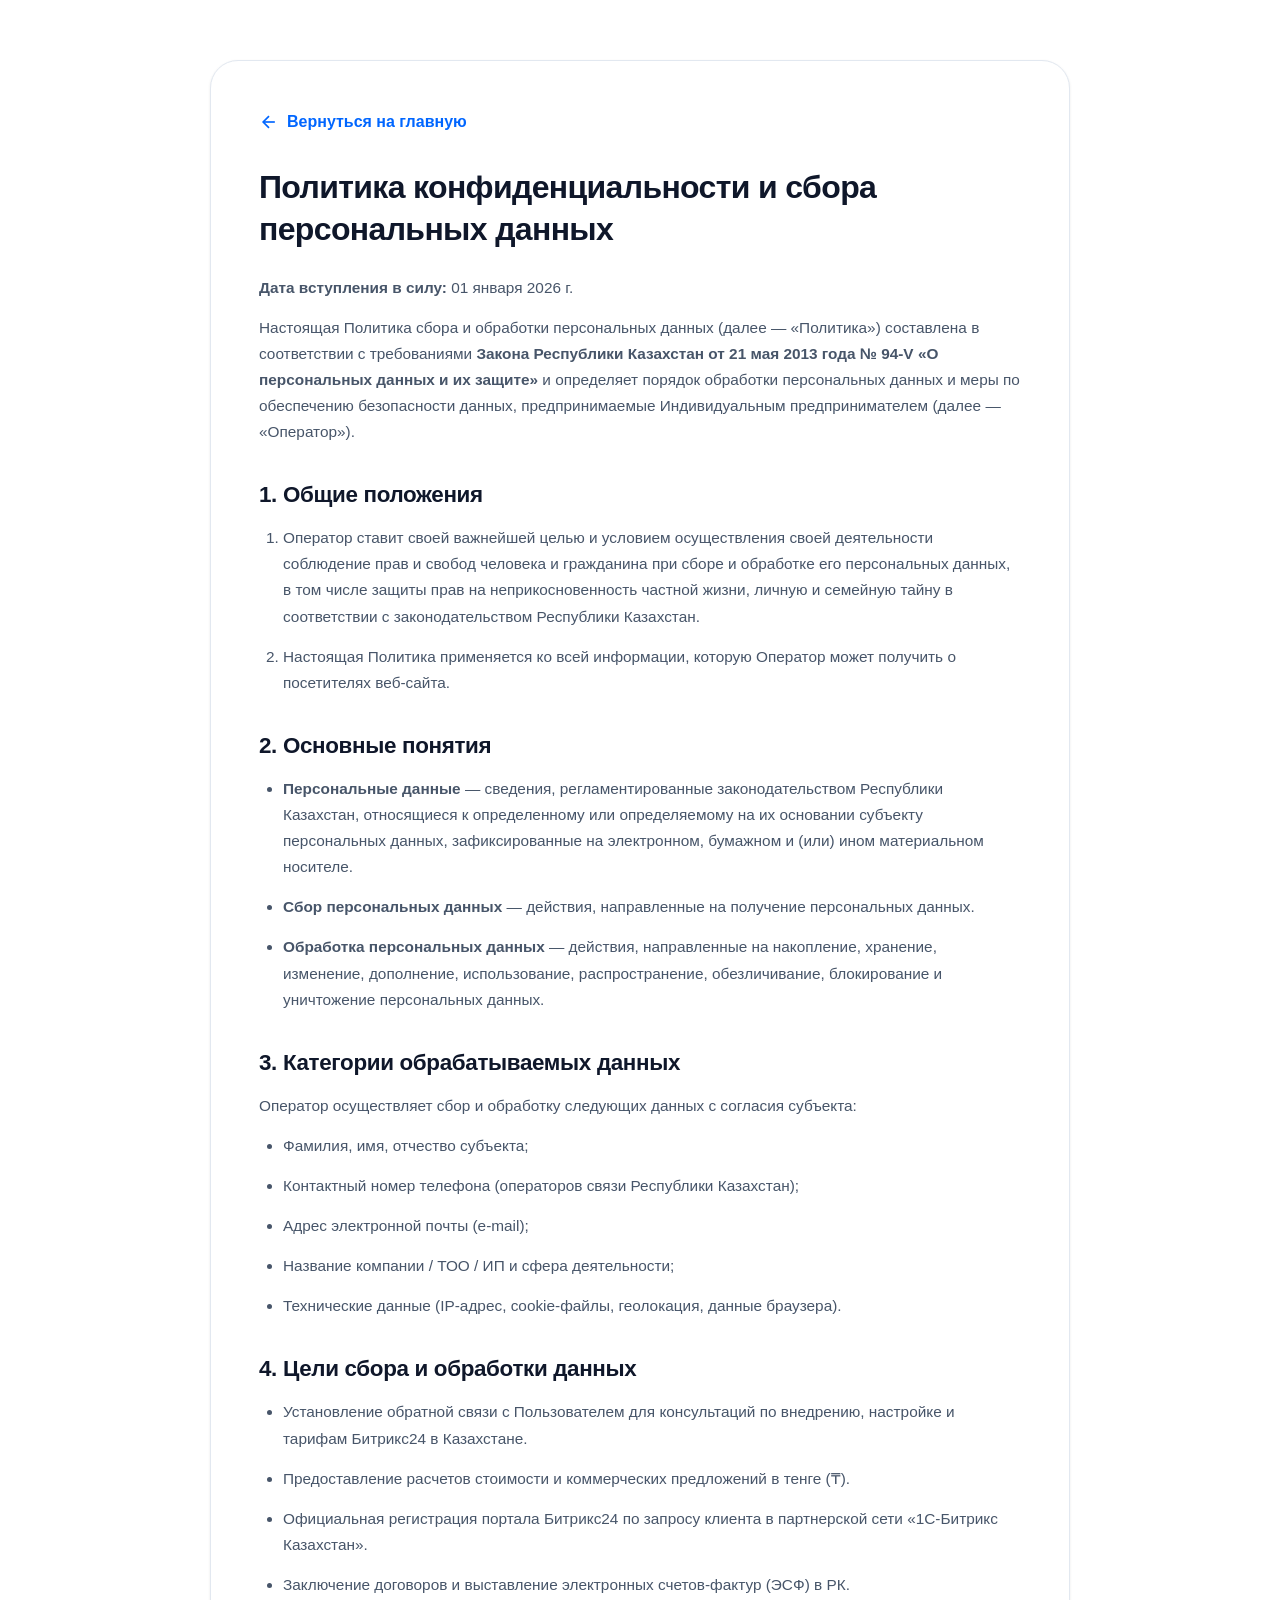
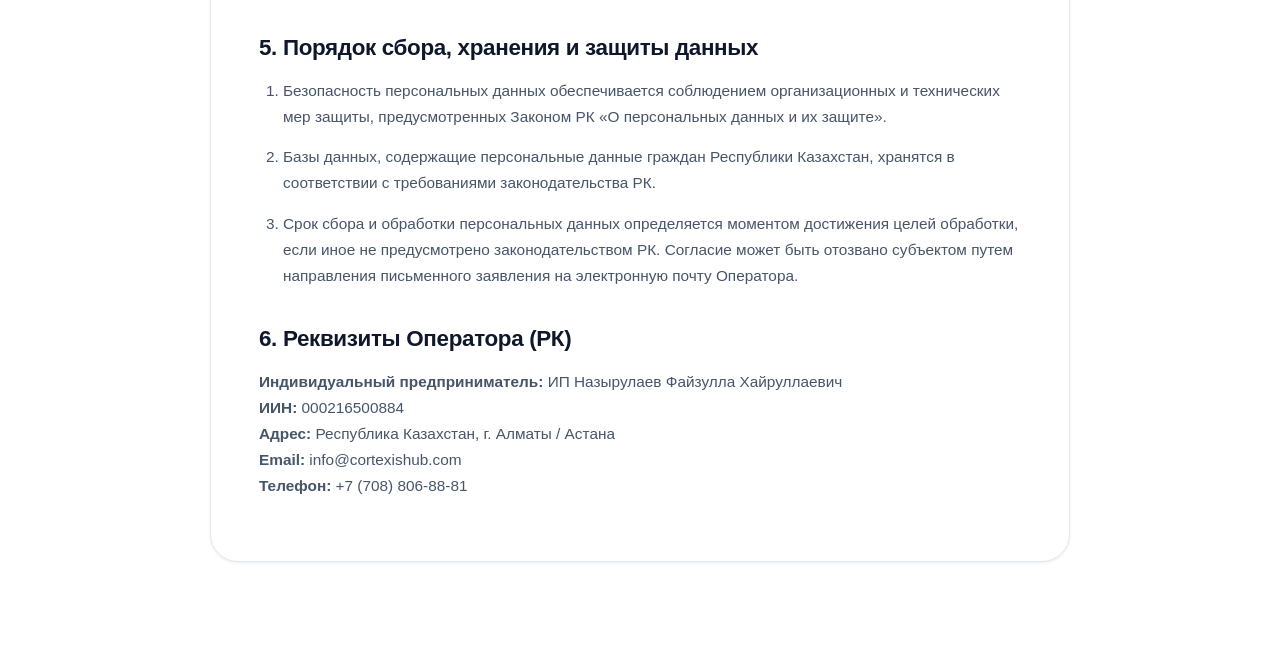
==== privacy.html @ 3b670702 "Initial commit of Cortexis Hub partner website" ====
<!DOCTYPE html>
<html lang="ru">
<head>
  <meta charset="UTF-8">
  <meta name="viewport" content="width=device-width, initial-scale=1.0">
  <title>Политика конфиденциальности и сбора персональных данных (Закон РК № 94-V)</title>
  <link rel="stylesheet" href="styles.css">
  <style>
    .legal-page {
      padding: 60px 0 100px 0;
      background: var(--white);
    }
    .legal-content {
      max-width: 860px;
      margin: 0 auto;
      background: var(--white);
      padding: 48px;
      border: 1px solid var(--gray-200);
      border-radius: var(--radius-xl);
      box-shadow: var(--shadow-sm);
    }
    .legal-content h1 {
      font-size: 2rem;
      margin-bottom: 24px;
      line-height: 1.3;
    }
    .legal-content h2 {
      text-align: left;
      font-size: 1.4rem;
      margin: 36px 0 16px 0;
    }
    .legal-content p, .legal-content li {
      font-size: 0.96rem;
      color: var(--gray-600);
      line-height: 1.7;
      margin-bottom: 14px;
    }
    .legal-content ul, .legal-content ol {
      padding-left: 24px;
      margin-bottom: 20px;
    }
    .back-nav {
      margin-bottom: 28px;
    }
    .back-nav a {
      display: inline-flex;
      align-items: center;
      gap: 8px;
      color: var(--primary);
      font-weight: 600;
    }
  </style>
</head>
<body>
  <div class="legal-page">
    <div class="container">
      <div class="legal-content">
        <div class="back-nav">
          <a href="index.html">
            <svg width="20" height="20" viewBox="0 0 24 24" fill="none" stroke="currentColor" stroke-width="2">
              <line x1="19" y1="12" x2="5" y2="12"></line>
              <polyline points="12 19 5 12 12 5"></polyline>
            </svg>
            Вернуться на главную
          </a>
        </div>

        <h1>Политика конфиденциальности и сбора персональных данных</h1>
        <p><strong>Дата вступления в силу:</strong> 01 января 2026 г.</p>

        <p>
          Настоящая Политика сбора и обработки персональных данных (далее — «Политика») составлена в соответствии с требованиями <strong>Закона Республики Казахстан от 21 мая 2013 года № 94-V «О персональных данных и их защите»</strong> и определяет порядок обработки персональных данных и меры по обеспечению безопасности данных, предпринимаемые Индивидуальным предпринимателем (далее — «Оператор»).
        </p>

        <h2>1. Общие положения</h2>
        <ol>
          <li>Оператор ставит своей важнейшей целью и условием осуществления своей деятельности соблюдение прав и свобод человека и гражданина при сборе и обработке его персональных данных, в том числе защиты прав на неприкосновенность частной жизни, личную и семейную тайну в соответствии с законодательством Республики Казахстан.</li>
          <li>Настоящая Политика применяется ко всей информации, которую Оператор может получить о посетителях веб-сайта.</li>
        </ol>

        <h2>2. Основные понятия</h2>
        <ul>
          <li><strong>Персональные данные</strong> — сведения, регламентированные законодательством Республики Казахстан, относящиеся к определенному или определяемому на их основании субъекту персональных данных, зафиксированные на электронном, бумажном и (или) ином материальном носителе.</li>
          <li><strong>Сбор персональных данных</strong> — действия, направленные на получение персональных данных.</li>
          <li><strong>Обработка персональных данных</strong> — действия, направленные на накопление, хранение, изменение, дополнение, использование, распространение, обезличивание, блокирование и уничтожение персональных данных.</li>
        </ul>

        <h2>3. Категории обрабатываемых данных</h2>
        <p>Оператор осуществляет сбор и обработку следующих данных с согласия субъекта:</p>
        <ul>
          <li>Фамилия, имя, отчество субъекта;</li>
          <li>Контактный номер телефона (операторов связи Республики Казахстан);</li>
          <li>Адрес электронной почты (e-mail);</li>
          <li>Название компании / ТОО / ИП и сфера деятельности;</li>
          <li>Технические данные (IP-адрес, cookie-файлы, геолокация, данные браузера).</li>
        </ul>

        <h2>4. Цели сбора и обработки данных</h2>
        <ul>
          <li>Установление обратной связи с Пользователем для консультаций по внедрению, настройке и тарифам Битрикс24 в Казахстане.</li>
          <li>Предоставление расчетов стоимости и коммерческих предложений в тенге (₸).</li>
          <li>Официальная регистрация портала Битрикс24 по запросу клиента в партнерской сети «1С-Битрикс Казахстан».</li>
          <li>Заключение договоров и выставление электронных счетов-фактур (ЭСФ) в РК.</li>
        </ul>

        <h2>5. Порядок сбора, хранения и защиты данных</h2>
        <ol>
          <li>Безопасность персональных данных обеспечивается соблюдением организационных и технических мер защиты, предусмотренных Законом РК «О персональных данных и их защите».</li>
          <li>Базы данных, содержащие персональные данные граждан Республики Казахстан, хранятся в соответствии с требованиями законодательства РК.</li>
          <li>Срок сбора и обработки персональных данных определяется моментом достижения целей обработки, если иное не предусмотрено законодательством РК. Согласие может быть отозвано субъектом путем направления письменного заявления на электронную почту Оператора.</li>
        </ol>

        <h2>6. Реквизиты Оператора (РК)</h2>
        <p>
          <strong>Индивидуальный предприниматель:</strong> ИП Назырулаев Файзулла Хайруллаевич<br>
          <strong>ИИН:</strong> 000216500884<br>
          <strong>Адрес:</strong> Республика Казахстан, г. Алматы / Астана<br>
          <strong>Email:</strong> info@cortexishub.com<br>
          <strong>Телефон:</strong> +7 (708) 806-88-81
        </p>
      </div>
    </div>
  </div>
</body>
</html>
---- styles.css ----
:root {
  --primary: #0066ff;
  --primary-hover: #0052cc;
  --primary-light: #e6f0ff;
  --secondary: #00b4d8;
  --dark: #0f172a;
  --dark-light: #1e293b;
  --gray-600: #475569;
  --gray-400: #94a3b8;
  --gray-200: #e2e8f0;
  --gray-100: #f1f5f9;
  --gray-50: #f8fafc;
  --white: #ffffff;
  --success: #10b981;
  --success-light: #d1fae5;
  --warning: #f59e0b;
  --danger: #ef4444;
  --radius-sm: 8px;
  --radius-md: 14px;
  --radius-lg: 20px;
  --radius-xl: 28px;
  --shadow-sm: 0 1px 3px rgba(0, 0, 0, 0.08);
  --shadow-md: 0 4px 20px rgba(0, 0, 0, 0.06);
  --shadow-lg: 0 12px 36px rgba(0, 102, 255, 0.09);
  --shadow-hover: 0 16px 40px rgba(0, 102, 255, 0.15);
  --transition: all 0.25s cubic-bezier(0.16, 1, 0.3, 1);
}

*, *::before, *::after {
  box-sizing: border-box;
  margin: 0;
  padding: 0;
}

html {
  scroll-behavior: smooth;
  font-size: 16px;
  -webkit-font-smoothing: antialiased;
}

body {
  font-family: -apple-system, BlinkMacSystemFont, "Segoe UI", Roboto, "Helvetica Neue", Arial, sans-serif;
  color: var(--dark);
  background-color: var(--white);
  line-height: 1.6;
  overflow-x: hidden;
}

/* Typography */
h1, h2, h3, h4, h5, h6 {
  color: var(--dark);
  font-weight: 700;
  line-height: 1.25;
}

h1 {
  font-size: clamp(2.2rem, 4vw + 1rem, 3.4rem);
  letter-spacing: -0.02em;
}

h2 {
  font-size: clamp(1.8rem, 2.8vw + 0.8rem, 2.6rem);
  letter-spacing: -0.015em;
  text-align: center;
}

h3 {
  font-size: 1.35rem;
}

p {
  color: var(--gray-600);
}

a {
  color: inherit;
  text-decoration: none;
  transition: var(--transition);
}

button, input, select, textarea {
  font-family: inherit;
  font-size: 1rem;
}

/* Layout Utilities */
.container {
  width: 100%;
  max-width: 1240px;
  margin: 0 auto;
  padding: 0 24px;
}

.section {
  padding: 96px 0;
  position: relative;
}

.section--alt {
  background-color: var(--gray-50);
}

.section-header {
  text-align: center;
  max-width: 760px;
  margin: 0 auto 56px auto;
}

.section-tag {
  display: inline-flex;
  align-items: center;
  gap: 8px;
  background-color: var(--primary-light);
  color: var(--primary);
  font-size: 0.85rem;
  font-weight: 600;
  text-transform: uppercase;
  letter-spacing: 0.05em;
  padding: 6px 14px;
  border-radius: 999px;
  margin-bottom: 16px;
}

.section-desc {
  font-size: 1.15rem;
  color: var(--gray-600);
  margin-top: 14px;
}

/* Header & Navigation */
.header {
  position: sticky;
  top: 0;
  z-index: 100;
  background: rgba(255, 255, 255, 0.92);
  backdrop-filter: blur(16px);
  -webkit-backdrop-filter: blur(16px);
  border-bottom: 1px solid var(--gray-200);
  transition: var(--transition);
}

.header__content {
  display: flex;
  align-items: center;
  justify-content: space-between;
  height: 80px;
}

.logo-area {
  display: flex;
  align-items: center;
  gap: 16px;
}

.logo {
  display: flex;
  align-items: center;
  gap: 10px;
  font-weight: 800;
  font-size: 1.35rem;
  color: var(--dark);
}

.logo__icon {
  width: 40px;
  height: 40px;
  background: linear-gradient(135deg, var(--primary) 0%, var(--secondary) 100%);
  border-radius: 10px;
  display: flex;
  align-items: center;
  justify-content: center;
  color: var(--white);
  box-shadow: 0 4px 12px rgba(0, 102, 255, 0.25);
}

.partner-status-badge {
  display: flex;
  align-items: center;
  gap: 6px;
  background: #f0f7ff;
  border: 1px solid #bfdbfe;
  padding: 4px 12px;
  border-radius: 6px;
  font-size: 0.75rem;
  font-weight: 600;
  color: #0369a1;
}

.partner-status-badge .dot {
  width: 8px;
  height: 8px;
  background-color: #0284c7;
  border-radius: 50%;
  box-shadow: 0 0 0 3px rgba(2, 132, 199, 0.2);
}

.nav {
  display: flex;
  align-items: center;
  gap: 28px;
}

.nav__link {
  font-weight: 500;
  color: var(--gray-600);
  font-size: 0.95rem;
  position: relative;
}

.nav__link:hover {
  color: var(--primary);
}

.header__contacts {
  display: flex;
  align-items: center;
  gap: 20px;
}

.header__phone {
  display: flex;
  flex-direction: column;
  text-align: right;
}

.header__phone-number {
  font-weight: 700;
  font-size: 1.05rem;
  color: var(--dark);
}

.header__phone-label {
  font-size: 0.75rem;
  color: var(--gray-400);
}

.btn {
  display: inline-flex;
  align-items: center;
  justify-content: center;
  gap: 8px;
  padding: 12px 24px;
  font-weight: 600;
  border-radius: var(--radius-md);
  cursor: pointer;
  border: none;
  transition: var(--transition);
  text-align: center;
  white-space: nowrap;
}

.btn--primary {
  background-color: var(--primary);
  color: var(--white);
  box-shadow: 0 4px 14px rgba(0, 102, 255, 0.3);
}

.btn--primary:hover {
  background-color: var(--primary-hover);
  box-shadow: 0 6px 20px rgba(0, 102, 255, 0.4);
  transform: translateY(-1px);
}

.btn--secondary {
  background-color: var(--white);
  color: var(--dark);
  border: 1px solid var(--gray-200);
  box-shadow: var(--shadow-sm);
}

.btn--secondary:hover {
  background-color: var(--gray-50);
  border-color: var(--gray-400);
}

.btn--outline {
  background: transparent;
  color: var(--primary);
  border: 1.5px solid var(--primary);
}

.btn--outline:hover {
  background: var(--primary-light);
}

.btn--sm {
  padding: 8px 16px;
  font-size: 0.85rem;
}

.btn--lg {
  padding: 16px 32px;
  font-size: 1.1rem;
}

.burger-btn {
  display: none;
  background: none;
  border: none;
  padding: 8px;
  cursor: pointer;
  color: var(--dark);
}

/* Mobile Nav Drawer */
.mobile-nav {
  display: none;
  position: fixed;
  inset: 80px 0 0 0;
  background: var(--white);
  z-index: 99;
  padding: 24px;
  flex-direction: column;
  gap: 20px;
  box-shadow: var(--shadow-lg);
  overflow-y: auto;
}

.mobile-nav.is-active {
  display: flex;
}

.mobile-nav__link {
  font-size: 1.2rem;
  font-weight: 600;
  padding: 12px 0;
  border-bottom: 1px solid var(--gray-100);
}

/* Hero Section */
.hero {
  padding: 80px 0 60px 0;
  background: radial-gradient(100% 80% at 50% 0%, #eef5ff 0%, #ffffff 100%);
  position: relative;
  overflow: hidden;
}

.hero__inner {
  display: grid;
  grid-template-columns: 1.2fr 0.8fr;
  align-items: center;
  gap: 48px;
}

.hero__badge {
  display: inline-flex;
  align-items: center;
  gap: 8px;
  background: #ffffff;
  border: 1px solid #bfdbfe;
  padding: 8px 16px;
  border-radius: 999px;
  box-shadow: var(--shadow-sm);
  font-size: 0.85rem;
  font-weight: 600;
  color: #1e40af;
  margin-bottom: 24px;
}

.hero__badge-icon {
  color: #2563eb;
}

.hero__title {
  margin-bottom: 20px;
}

.hero__title .highlight {
  background: linear-gradient(135deg, var(--primary) 0%, var(--secondary) 100%);
  -webkit-background-clip: text;
  -webkit-text-fill-color: transparent;
}

.hero__desc {
  font-size: 1.25rem;
  margin-bottom: 32px;
  max-width: 620px;
}

.hero__actions {
  display: flex;
  align-items: center;
  gap: 16px;
  margin-bottom: 40px;
  flex-wrap: wrap;
}

.hero__card {
  background: var(--white);
  border-radius: var(--radius-xl);
  padding: 32px;
  box-shadow: 0 20px 45px rgba(0, 102, 255, 0.12);
  border: 1px solid #e0edff;
  position: relative;
}

.hero__card-header {
  display: flex;
  align-items: center;
  justify-content: space-between;
  margin-bottom: 24px;
}

.hero__card-badge {
  background: var(--success-light);
  color: #065f46;
  padding: 4px 10px;
  border-radius: 6px;
  font-size: 0.8rem;
  font-weight: 600;
}

.hero__list {
  list-style: none;
  display: flex;
  flex-direction: column;
  gap: 14px;
  margin-bottom: 24px;
}

.hero__list-item {
  display: flex;
  align-items: flex-start;
  gap: 12px;
  font-size: 0.95rem;
  color: var(--dark-light);
}

.hero__list-item svg {
  flex-shrink: 0;
  color: var(--primary);
  margin-top: 3px;
}

.hero__metrics {
  display: grid;
  grid-template-columns: repeat(3, 1fr);
  gap: 20px;
  margin-top: 48px;
  padding-top: 36px;
  border-top: 1px solid var(--gray-200);
}

.hero__metric {
  display: flex;
  flex-direction: column;
}

.hero__metric-value {
  font-size: 1.8rem;
  font-weight: 800;
  color: var(--primary);
}

.hero__metric-label {
  font-size: 0.85rem;
  color: var(--gray-600);
}

/* Services Grid */
.services-grid {
  display: grid;
  grid-template-columns: repeat(auto-fit, minmax(350px, 1fr));
  gap: 28px;
}

.service-card {
  background: var(--white);
  border-radius: var(--radius-lg);
  padding: 36px;
  border: 1px solid var(--gray-200);
  box-shadow: var(--shadow-sm);
  transition: var(--transition);
  display: flex;
  flex-direction: column;
  position: relative;
}

.service-card:hover {
  transform: translateY(-6px);
  border-color: #bfdbfe;
  box-shadow: var(--shadow-hover);
}

.service-card__icon {
  width: 56px;
  height: 56px;
  border-radius: var(--radius-md);
  background: var(--primary-light);
  color: var(--primary);
  display: flex;
  align-items: center;
  justify-content: center;
  margin-bottom: 24px;
}

.service-card__title {
  margin-bottom: 12px;
  font-size: 1.3rem;
}

.service-card__desc {
  margin-bottom: 20px;
  flex-grow: 1;
}

.service-card__tags {
  display: flex;
  flex-wrap: wrap;
  gap: 8px;
  margin-bottom: 24px;
}

.service-tag {
  background: var(--gray-100);
  color: var(--gray-600);
  font-size: 0.78rem;
  padding: 4px 10px;
  border-radius: 6px;
  font-weight: 500;
}

/* Tariffs Section */
.tariffs-switch {
  display: flex;
  align-items: center;
  justify-content: center;
  gap: 16px;
  margin-bottom: 48px;
}

.tariffs-switch__label {
  font-weight: 600;
  color: var(--gray-600);
  cursor: pointer;
  user-select: none;
}

.tariffs-switch__label.is-active {
  color: var(--dark);
}

.switch {
  position: relative;
  display: inline-block;
  width: 56px;
  height: 32px;
}

.switch input {
  opacity: 0;
  width: 0;
  height: 0;
}

.slider {
  position: absolute;
  cursor: pointer;
  inset: 0;
  background-color: var(--gray-200);
  transition: 0.3s;
  border-radius: 34px;
}

.slider:before {
  position: absolute;
  content: "";
  height: 24px;
  width: 24px;
  left: 4px;
  bottom: 4px;
  background-color: white;
  transition: 0.3s;
  border-radius: 50%;
  box-shadow: 0 2px 4px rgba(0, 0, 0, 0.2);
}

input:checked + .slider {
  background-color: var(--primary);
}

input:checked + .slider:before {
  transform: translateX(24px);
}

.tariffs-switch__discount {
  background: #fef3c7;
  color: #92400e;
  font-size: 0.78rem;
  font-weight: 700;
  padding: 4px 10px;
  border-radius: 999px;
  margin-left: 6px;
}

.tariffs-grid {
  display: grid;
  grid-template-columns: repeat(auto-fit, minmax(260px, 1fr));
  gap: 24px;
  margin-bottom: 48px;
}

.tariff-card {
  background: var(--white);
  border-radius: var(--radius-xl);
  padding: 32px 24px;
  border: 1px solid var(--gray-200);
  box-shadow: var(--shadow-sm);
  display: flex;
  flex-direction: column;
  position: relative;
  transition: var(--transition);
}

.tariff-card:hover {
  transform: translateY(-4px);
  box-shadow: var(--shadow-md);
}

.tariff-card--featured {
  border: 2px solid var(--primary);
  box-shadow: 0 12px 36px rgba(0, 102, 255, 0.14);
}

.tariff-card__badge {
  position: absolute;
  top: -14px;
  left: 50%;
  transform: translateX(-50%);
  background: var(--primary);
  color: var(--white);
  font-size: 0.75rem;
  font-weight: 700;
  text-transform: uppercase;
  letter-spacing: 0.05em;
  padding: 4px 14px;
  border-radius: 999px;
  white-space: nowrap;
}

.tariff-card__header {
  margin-bottom: 20px;
  text-align: center;
}

.tariff-card__title {
  font-size: 1.4rem;
  margin-bottom: 6px;
}

.tariff-card__users {
  font-size: 0.85rem;
  color: var(--primary);
  font-weight: 600;
  background: var(--primary-light);
  padding: 3px 10px;
  border-radius: 6px;
  display: inline-block;
}

.tariff-card__price-box {
  text-align: center;
  margin-bottom: 24px;
  padding-bottom: 20px;
  border-bottom: 1px solid var(--gray-100);
}

.tariff-card__price {
  font-size: 2.2rem;
  font-weight: 800;
  color: var(--dark);
}

.tariff-card__period {
  font-size: 0.85rem;
  color: var(--gray-400);
}

.tariff-card__features {
  list-style: none;
  display: flex;
  flex-direction: column;
  gap: 12px;
  margin-bottom: 32px;
  flex-grow: 1;
}

.tariff-card__feature {
  display: flex;
  align-items: flex-start;
  gap: 10px;
  font-size: 0.9rem;
  color: var(--gray-600);
}

.tariff-card__feature svg {
  color: var(--success);
  flex-shrink: 0;
  margin-top: 2px;
}

.tariffs-banner {
  background: linear-gradient(135deg, #0f172a 0%, #1e293b 100%);
  color: var(--white);
  border-radius: var(--radius-xl);
  padding: 40px;
  display: flex;
  align-items: center;
  justify-content: space-between;
  gap: 32px;
}

.tariffs-banner h3 {
  color: var(--white);
  font-size: 1.6rem;
  margin-bottom: 8px;
}

.tariffs-banner p {
  color: #94a3b8;
  max-width: 600px;
}

/* Calculator Section */
.calculator {
  background: var(--white);
  border-radius: var(--radius-xl);
  border: 1px solid var(--gray-200);
  box-shadow: var(--shadow-md);
  padding: 48px;
  display: grid;
  grid-template-columns: 1.3fr 0.7fr;
  gap: 48px;
}

.calc-step {
  margin-bottom: 32px;
}

.calc-step__title {
  font-size: 1.1rem;
  margin-bottom: 14px;
  display: flex;
  align-items: center;
  gap: 10px;
}

.calc-step__num {
  width: 28px;
  height: 28px;
  background: var(--primary);
  color: var(--white);
  border-radius: 50%;
  display: inline-flex;
  align-items: center;
  justify-content: center;
  font-size: 0.85rem;
  font-weight: 700;
}

.calc-options-grid {
  display: grid;
  grid-template-columns: repeat(auto-fit, minmax(130px, 1fr));
  gap: 12px;
}

.calc-card-option {
  position: relative;
  display: block;
  cursor: pointer;
}

.calc-card-option input {
  position: absolute;
  opacity: 0;
}

.calc-card-option__box {
  border: 1.5px solid var(--gray-200);
  border-radius: var(--radius-md);
  padding: 14px 16px;
  text-align: center;
  transition: var(--transition);
  font-weight: 600;
  font-size: 0.95rem;
  color: var(--dark-light);
  background: var(--white);
}

.calc-card-option input:checked + .calc-card-option__box {
  border-color: var(--primary);
  background: var(--primary-light);
  color: var(--primary);
}

.calc-checkboxes {
  display: grid;
  grid-template-columns: 1fr 1fr;
  gap: 12px;
}

.calc-checkbox {
  display: flex;
  align-items: center;
  gap: 10px;
  background: var(--gray-50);
  border: 1px solid var(--gray-200);
  padding: 12px 16px;
  border-radius: var(--radius-md);
  cursor: pointer;
  font-size: 0.92rem;
  font-weight: 500;
  transition: var(--transition);
}

.calc-checkbox:hover {
  background: var(--primary-light);
  border-color: #bfdbfe;
}

.calc-checkbox input {
  width: 18px;
  height: 18px;
  accent-color: var(--primary);
}

.calc-result-card {
  background: #f8fafc;
  border: 1px solid #e2e8f0;
  border-radius: var(--radius-lg);
  padding: 36px 28px;
  display: flex;
  flex-direction: column;
  justify-content: space-between;
}

.calc-result__header {
  border-bottom: 1px solid var(--gray-200);
  padding-bottom: 20px;
  margin-bottom: 20px;
}

.calc-result__label {
  font-size: 0.85rem;
  color: var(--gray-600);
  text-transform: uppercase;
  letter-spacing: 0.05em;
  font-weight: 600;
}

.calc-result__price {
  font-size: 2.4rem;
  font-weight: 800;
  color: var(--primary);
  margin-top: 4px;
}

.calc-result__details {
  list-style: none;
  display: flex;
  flex-direction: column;
  gap: 12px;
  margin-bottom: 28px;
  font-size: 0.9rem;
  color: var(--gray-600);
}

.calc-result__details li {
  display: flex;
  justify-content: space-between;
}

.calc-result__details li strong {
  color: var(--dark);
}

/* Packages Section */
.packages-grid {
  display: grid;
  grid-template-columns: repeat(auto-fit, minmax(320px, 1fr));
  gap: 32px;
}

.pkg-card {
  background: var(--white);
  border-radius: var(--radius-xl);
  padding: 40px 32px;
  border: 1px solid var(--gray-200);
  box-shadow: var(--shadow-sm);
  display: flex;
  flex-direction: column;
  transition: var(--transition);
  position: relative;
}

.pkg-card:hover {
  transform: translateY(-6px);
  box-shadow: var(--shadow-hover);
}

.pkg-card--popular {
  border: 2px solid var(--primary);
  box-shadow: var(--shadow-lg);
}

.pkg-card__tag {
  position: absolute;
  top: -14px;
  right: 28px;
  background: var(--primary);
  color: var(--white);
  padding: 4px 14px;
  border-radius: 999px;
  font-size: 0.75rem;
  font-weight: 700;
  text-transform: uppercase;
}

.pkg-card__title {
  font-size: 1.5rem;
  margin-bottom: 8px;
}

.pkg-card__desc {
  font-size: 0.95rem;
  margin-bottom: 24px;
  min-height: 48px;
}

.pkg-card__price-row {
  margin-bottom: 28px;
  padding-bottom: 20px;
  border-bottom: 1px solid var(--gray-100);
}

.pkg-card__price {
  font-size: 2rem;
  font-weight: 800;
  color: var(--dark);
}

.pkg-card__time {
  font-size: 0.85rem;
  color: var(--primary);
  font-weight: 600;
}

.pkg-card__items {
  list-style: none;
  display: flex;
  flex-direction: column;
  gap: 14px;
  margin-bottom: 32px;
  flex-grow: 1;
}

.pkg-card__item {
  display: flex;
  align-items: flex-start;
  gap: 12px;
  font-size: 0.92rem;
  color: var(--dark-light);
}

.pkg-card__item svg {
  color: var(--primary);
  flex-shrink: 0;
  margin-top: 3px;
}

/* Case Studies */
.cases-grid {
  display: grid;
  grid-template-columns: repeat(auto-fit, minmax(350px, 1fr));
  gap: 32px;
}

.case-card {
  background: var(--white);
  border-radius: var(--radius-xl);
  border: 1px solid var(--gray-200);
  box-shadow: var(--shadow-sm);
  padding: 36px;
  display: flex;
  flex-direction: column;
  transition: var(--transition);
}

.case-card:hover {
  transform: translateY(-4px);
  box-shadow: var(--shadow-md);
  border-color: #bfdbfe;
}

.case-card__industry {
  font-size: 0.8rem;
  font-weight: 700;
  text-transform: uppercase;
  color: var(--primary);
  letter-spacing: 0.05em;
  margin-bottom: 8px;
}

.case-card__title {
  font-size: 1.35rem;
  margin-bottom: 16px;
}

.case-card__metric-box {
  background: var(--primary-light);
  border-radius: var(--radius-md);
  padding: 16px 20px;
  margin-bottom: 24px;
  display: flex;
  align-items: center;
  justify-content: space-between;
}

.case-card__metric-val {
  font-size: 1.8rem;
  font-weight: 800;
  color: var(--primary);
}

.case-card__metric-label {
  font-size: 0.85rem;
  color: var(--dark-light);
  font-weight: 600;
  text-align: right;
  max-width: 140px;
}

.case-card__body {
  margin-bottom: 24px;
  flex-grow: 1;
}

.case-card__body p {
  font-size: 0.92rem;
  margin-bottom: 10px;
}

.case-card__stack {
  font-size: 0.8rem;
  color: var(--gray-400);
  border-top: 1px solid var(--gray-100);
  padding-top: 14px;
}

/* Steps / Workflow */
.steps-grid {
  display: grid;
  grid-template-columns: repeat(auto-fit, minmax(200px, 1fr));
  gap: 24px;
  position: relative;
}

.step-card {
  background: var(--white);
  border-radius: var(--radius-lg);
  padding: 28px 24px;
  border: 1px solid var(--gray-200);
  position: relative;
  display: flex;
  flex-direction: column;
}

.step-card__number {
  font-size: 2.2rem;
  font-weight: 900;
  color: #bfdbfe;
  line-height: 1;
  margin-bottom: 16px;
}

.step-card__title {
  font-size: 1.15rem;
  margin-bottom: 10px;
}

.step-card__desc {
  font-size: 0.88rem;
}

/* Trust & Partner Verification Section */
.trust-box {
  background: linear-gradient(135deg, #f0f7ff 0%, #e0effe 100%);
  border: 1px solid #bfdbfe;
  border-radius: var(--radius-xl);
  padding: 48px;
  display: grid;
  grid-template-columns: 1.2fr 0.8fr;
  align-items: center;
  gap: 40px;
}

.trust-box__content h3 {
  font-size: 1.8rem;
  margin-bottom: 16px;
}

.trust-box__badges {
  display: flex;
  flex-wrap: wrap;
  gap: 12px;
  margin-top: 24px;
}

.trust-badge-pill {
  display: inline-flex;
  align-items: center;
  gap: 8px;
  background: var(--white);
  padding: 8px 16px;
  border-radius: 999px;
  font-size: 0.85rem;
  font-weight: 600;
  color: var(--dark);
  box-shadow: var(--shadow-sm);
}

.trust-badge-pill svg {
  color: var(--success);
}

.trust-card-cert {
  background: var(--white);
  border-radius: var(--radius-lg);
  padding: 32px;
  box-shadow: var(--shadow-md);
  border: 1px solid #dbeafe;
  text-align: center;
}

.trust-card-cert .cert-icon {
  width: 64px;
  height: 64px;
  background: var(--primary-light);
  color: var(--primary);
  border-radius: 50%;
  display: inline-flex;
  align-items: center;
  justify-content: center;
  margin-bottom: 16px;
}

.trust-card-cert h4 {
  font-size: 1.2rem;
  margin-bottom: 8px;
}

.trust-card-cert p {
  font-size: 0.85rem;
}

/* FAQ Accordion */
.faq-list {
  max-width: 800px;
  margin: 0 auto;
  display: flex;
  flex-direction: column;
  gap: 16px;
}

.faq-item {
  background: var(--white);
  border: 1px solid var(--gray-200);
  border-radius: var(--radius-md);
  overflow: hidden;
  transition: var(--transition);
}

.faq-item[open] {
  border-color: #bfdbfe;
  box-shadow: var(--shadow-sm);
}

.faq-question {
  padding: 20px 24px;
  font-weight: 600;
  font-size: 1.05rem;
  cursor: pointer;
  display: flex;
  align-items: center;
  justify-content: space-between;
  list-style: none;
  user-select: none;
}

.faq-question::-webkit-details-marker {
  display: none;
}

.faq-icon {
  width: 20px;
  height: 20px;
  transition: transform 0.25s ease;
  color: var(--primary);
}

.faq-item[open] .faq-icon {
  transform: rotate(180deg);
}

.faq-answer {
  padding: 0 24px 20px 24px;
  color: var(--gray-600);
  font-size: 0.95rem;
  line-height: 1.7;
}

/* CTA Lead Magnet Banner */
.cta-banner {
  background: linear-gradient(135deg, var(--primary) 0%, #004ecc 100%);
  border-radius: var(--radius-xl);
  padding: 64px 48px;
  color: var(--white);
  text-align: center;
  position: relative;
  overflow: hidden;
  box-shadow: 0 20px 50px rgba(0, 102, 255, 0.25);
}

.cta-banner h2 {
  color: var(--white);
  margin-bottom: 16px;
}

.cta-banner p {
  color: #bfdbfe;
  font-size: 1.15rem;
  max-width: 600px;
  margin: 0 auto 36px auto;
}

.cta-banner__actions {
  display: flex;
  align-items: center;
  justify-content: center;
  gap: 16px;
  flex-wrap: wrap;
}

.btn--white {
  background: var(--white);
  color: var(--primary);
  font-weight: 700;
}

.btn--white:hover {
  background: #f8fafc;
  transform: translateY(-2px);
  box-shadow: 0 10px 25px rgba(0, 0, 0, 0.15);
}

/* Contacts & Requisites Section */
.contacts-grid {
  display: grid;
  grid-template-columns: 1fr 1fr;
  gap: 48px;
}

.contacts-info {
  display: flex;
  flex-direction: column;
  gap: 32px;
}

.contact-card {
  display: flex;
  align-items: flex-start;
  gap: 18px;
}

.contact-card__icon {
  width: 48px;
  height: 48px;
  background: var(--primary-light);
  color: var(--primary);
  border-radius: var(--radius-md);
  display: flex;
  align-items: center;
  justify-content: center;
  flex-shrink: 0;
}

.contact-card__title {
  font-size: 0.85rem;
  font-weight: 600;
  text-transform: uppercase;
  color: var(--gray-400);
  margin-bottom: 4px;
}

.contact-card__value {
  font-size: 1.15rem;
  font-weight: 700;
  color: var(--dark);
}

.requisites-card {
  background: var(--gray-50);
  border: 1px solid var(--gray-200);
  border-radius: var(--radius-lg);
  padding: 24px;
}

.requisites-card h4 {
  font-size: 1.1rem;
  margin-bottom: 14px;
}

.requisites-table {
  width: 100%;
  font-size: 0.88rem;
  border-collapse: collapse;
}

.requisites-table td {
  padding: 8px 0;
  border-bottom: 1px solid var(--gray-200);
}

.requisites-table td:first-child {
  color: var(--gray-600);
  width: 40%;
}

.requisites-table td:last-child {
  font-weight: 600;
  color: var(--dark);
}

.contact-form-box {
  background: var(--white);
  border-radius: var(--radius-xl);
  border: 1px solid var(--gray-200);
  box-shadow: var(--shadow-md);
  padding: 40px;
}

.form-group {
  margin-bottom: 20px;
}

.form-label {
  display: block;
  font-size: 0.88rem;
  font-weight: 600;
  margin-bottom: 8px;
  color: var(--dark);
}

.form-input, .form-textarea, .form-select {
  width: 100%;
  padding: 12px 16px;
  border: 1.5px solid var(--gray-200);
  border-radius: var(--radius-md);
  outline: none;
  transition: var(--transition);
  color: var(--dark);
  background: var(--white);
}

.form-input:focus, .form-textarea:focus, .form-select:focus {
  border-color: var(--primary);
  box-shadow: 0 0 0 4px rgba(0, 102, 255, 0.12);
}

.form-checkbox {
  display: flex;
  align-items: flex-start;
  gap: 10px;
  font-size: 0.82rem;
  color: var(--gray-600);
  margin-bottom: 24px;
  cursor: pointer;
}

.form-checkbox input {
  margin-top: 3px;
  accent-color: var(--primary);
}

.form-checkbox a {
  color: var(--primary);
  text-decoration: underline;
}

/* Footer */
.footer {
  background: #090e17;
  color: #94a3b8;
  padding: 64px 0 32px 0;
  font-size: 0.9rem;
}

.footer__grid {
  display: grid;
  grid-template-columns: 1.5fr 1fr 1fr 1fr;
  gap: 48px;
  margin-bottom: 48px;
}

.footer__col h4 {
  color: var(--white);
  font-size: 1.05rem;
  margin-bottom: 20px;
}

.footer__list {
  list-style: none;
  display: flex;
  flex-direction: column;
  gap: 12px;
}

.footer__list a:hover {
  color: var(--white);
}

.footer__disclaimer {
  background: rgba(255, 255, 255, 0.03);
  border: 1px solid rgba(255, 255, 255, 0.08);
  border-radius: var(--radius-md);
  padding: 20px;
  margin-bottom: 32px;
  font-size: 0.82rem;
  line-height: 1.6;
  color: #64748b;
}

.footer__bottom {
  display: flex;
  align-items: center;
  justify-content: space-between;
  border-top: 1px solid rgba(255, 255, 255, 0.08);
  padding-top: 28px;
  flex-wrap: wrap;
  gap: 16px;
  font-size: 0.85rem;
}

.footer__legal-links {
  display: flex;
  gap: 20px;
}

.footer__legal-links a:hover {
  color: var(--white);
}

/* Modern <dialog> styling according to web standards */
dialog {
  margin: auto;
  border: none;
  border-radius: var(--radius-xl);
  background: var(--white);
  box-shadow: 0 25px 60px rgba(0, 0, 0, 0.25);
  max-width: 520px;
  width: 90vw;
  padding: 0;
  overflow: hidden;
}

dialog::backdrop {
  background: rgba(15, 23, 42, 0.65);
  backdrop-filter: blur(4px);
  -webkit-backdrop-filter: blur(4px);
}

.modal-header {
  padding: 24px 28px;
  border-bottom: 1px solid var(--gray-200);
  display: flex;
  align-items: center;
  justify-content: space-between;
}

.modal-title {
  font-size: 1.3rem;
  color: var(--dark);
}

.modal-close-btn {
  background: none;
  border: none;
  font-size: 1.5rem;
  color: var(--gray-400);
  cursor: pointer;
  padding: 4px;
  line-height: 1;
}

.modal-close-btn:hover {
  color: var(--dark);
}

.modal-body {
  padding: 28px;
  max-height: 75vh;
  overflow-y: auto;
}

/* Toast notification */
.toast {
  position: fixed;
  bottom: 24px;
  right: 24px;
  background: var(--dark);
  color: var(--white);
  padding: 16px 24px;
  border-radius: var(--radius-md);
  box-shadow: 0 10px 30px rgba(0, 0, 0, 0.2);
  display: flex;
  align-items: center;
  gap: 12px;
  z-index: 999;
  transform: translateY(150%);
  opacity: 0;
  transition: all 0.35s ease;
}

.toast.is-visible {
  transform: translateY(0);
  opacity: 1;
}

.toast-icon {
  color: var(--success);
}

/* Cookie Banner */
.cookie-banner {
  position: fixed;
  bottom: 20px;
  left: 20px;
  right: 20px;
  max-width: 580px;
  background: var(--white);
  border: 1px solid var(--gray-200);
  box-shadow: 0 10px 40px rgba(0, 0, 0, 0.12);
  border-radius: var(--radius-lg);
  padding: 20px 24px;
  display: flex;
  align-items: center;
  justify-content: space-between;
  gap: 20px;
  z-index: 900;
  transform: translateY(200%);
  transition: transform 0.4s ease;
}

.cookie-banner.is-active {
  transform: translateY(0);
}

.cookie-text {
  font-size: 0.85rem;
  color: var(--gray-600);
  line-height: 1.5;
}

/* Floating Action Button (Quick Contact) */
.floating-contact {
  position: fixed;
  bottom: 24px;
  right: 24px;
  display: flex;
  flex-direction: column;
  gap: 12px;
  z-index: 80;
}

.floating-btn {
  width: 56px;
  height: 56px;
  border-radius: 50%;
  display: flex;
  align-items: center;
  justify-content: center;
  color: var(--white);
  box-shadow: 0 6px 20px rgba(0, 0, 0, 0.2);
  transition: var(--transition);
  cursor: pointer;
  border: none;
}

.floating-btn--tg {
  background: #229ed9;
}

.floating-btn--tg:hover {
  transform: scale(1.1);
  box-shadow: 0 8px 24px rgba(34, 158, 217, 0.4);
}

.floating-btn--call {
  background: var(--primary);
}

.floating-btn--call:hover {
  transform: scale(1.1);
  box-shadow: 0 8px 24px rgba(0, 102, 255, 0.4);
}

/* Responsive Breakpoints */
@media (max-width: 1024px) {
  .hero__inner {
    grid-template-columns: 1fr;
  }
  
  .calculator {
    grid-template-columns: 1fr;
  }
  
  .contacts-grid {
    grid-template-columns: 1fr;
  }
  
  .footer__grid {
    grid-template-columns: 1fr 1fr;
  }
  
  .trust-box {
    grid-template-columns: 1fr;
  }
}

@media (max-width: 820px) {
  .nav, .header__contacts {
    display: none;
  }
  
  .burger-btn {
    display: block;
  }
  
  .calc-checkboxes {
    grid-template-columns: 1fr;
  }
  
  .tariffs-banner {
    flex-direction: column;
    text-align: center;
  }
  
  .footer__grid {
    grid-template-columns: 1fr;
  }
  
  .cookie-banner {
    flex-direction: column;
    align-items: flex-start;
  }
}
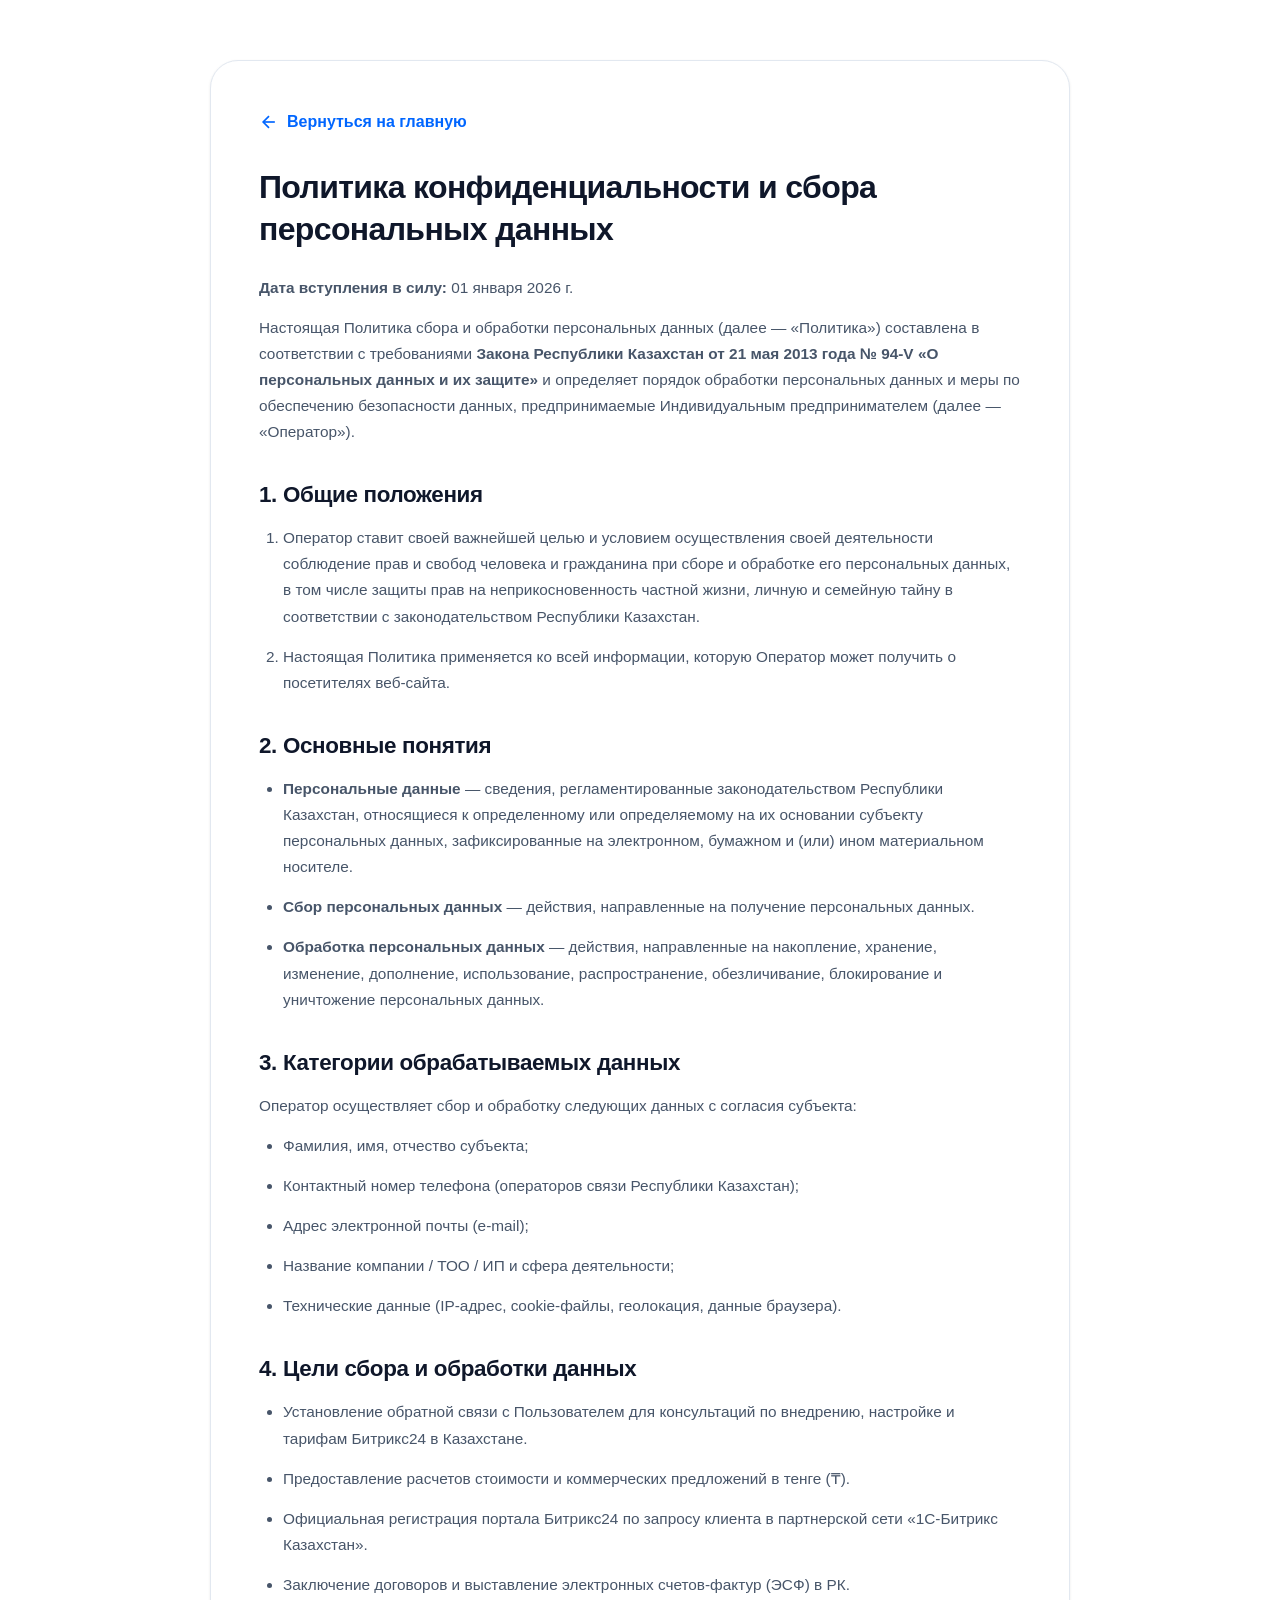
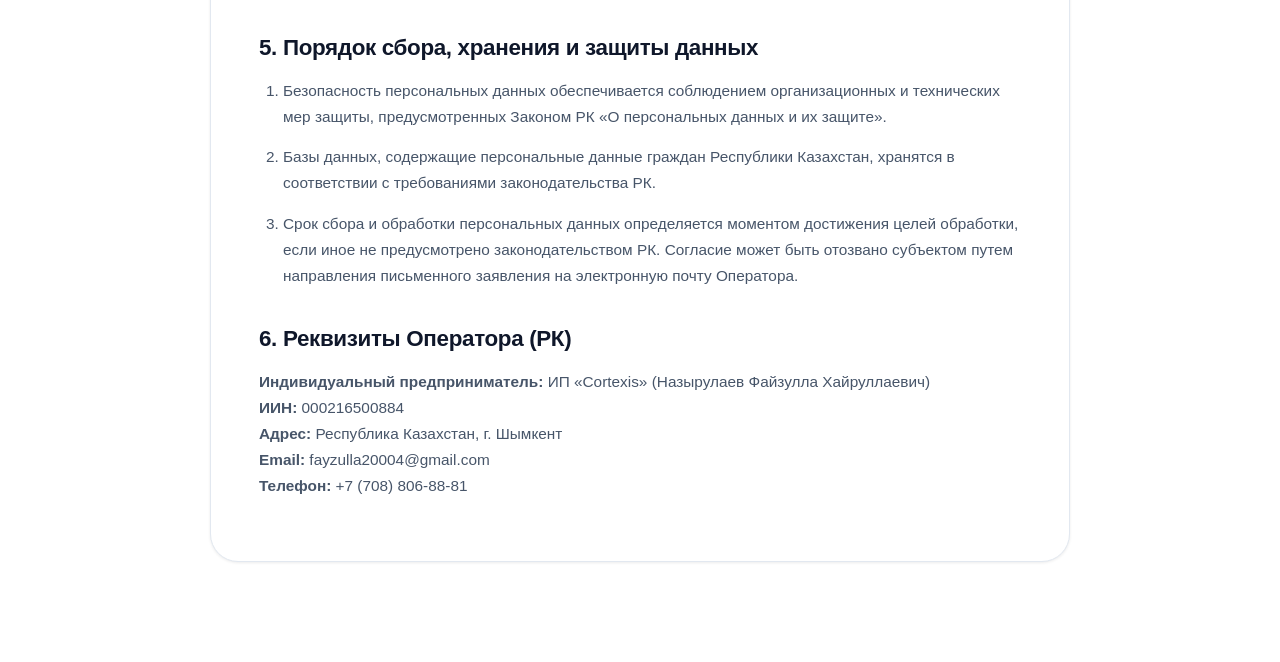
==== commit 6a6f516c: "Update legal details: IP Cortexis, Shymkent, fayzulla20004@gmail.com" ====
--- a/privacy.html
+++ b/privacy.html
@@ -112,10 +112,10 @@
 
         <h2>6. Реквизиты Оператора (РК)</h2>
         <p>
-          <strong>Индивидуальный предприниматель:</strong> ИП Назырулаев Файзулла Хайруллаевич<br>
+          <strong>Индивидуальный предприниматель:</strong> ИП «Cortexis» (Назырулаев Файзулла Хайруллаевич)<br>
           <strong>ИИН:</strong> 000216500884<br>
-          <strong>Адрес:</strong> Республика Казахстан, г. Алматы / Астана<br>
-          <strong>Email:</strong> info@cortexishub.com<br>
+          <strong>Адрес:</strong> Республика Казахстан, г. Шымкент<br>
+          <strong>Email:</strong> fayzulla20004@gmail.com<br>
           <strong>Телефон:</strong> +7 (708) 806-88-81
         </p>
       </div>
--- a/styles.css
+++ b/styles.css
@@ -132,79 +132,96 @@
   position: sticky;
   top: 0;
   z-index: 100;
-  background: rgba(255, 255, 255, 0.92);
+  background: rgba(255, 255, 255, 0.96);
   backdrop-filter: blur(16px);
   -webkit-backdrop-filter: blur(16px);
   border-bottom: 1px solid var(--gray-200);
   transition: var(--transition);
 }
 
+.header .container {
+  max-width: 1360px;
+}
+
 .header__content {
   display: flex;
   align-items: center;
   justify-content: space-between;
-  height: 80px;
+  height: 84px;
+  gap: 24px;
 }
 
 .logo-area {
   display: flex;
   align-items: center;
-  gap: 16px;
+  flex-shrink: 0;
 }
 
 .logo {
   display: flex;
   align-items: center;
-  gap: 10px;
+  gap: 12px;
+  text-decoration: none;
+}
+
+.logo__icon {
+  width: 42px;
+  height: 42px;
+  background: linear-gradient(135deg, var(--primary) 0%, var(--secondary) 100%);
+  border-radius: 11px;
+  display: flex;
+  align-items: center;
+  justify-content: center;
+  color: var(--white);
+  box-shadow: 0 4px 14px rgba(0, 102, 255, 0.28);
+  flex-shrink: 0;
+}
+
+.logo__text-box {
+  display: flex;
+  flex-direction: column;
+}
+
+.logo__brand {
   font-weight: 800;
   font-size: 1.35rem;
   color: var(--dark);
-}
-
-.logo__icon {
-  width: 40px;
-  height: 40px;
-  background: linear-gradient(135deg, var(--primary) 0%, var(--secondary) 100%);
-  border-radius: 10px;
-  display: flex;
-  align-items: center;
-  justify-content: center;
-  color: var(--white);
-  box-shadow: 0 4px 12px rgba(0, 102, 255, 0.25);
-}
-
-.partner-status-badge {
-  display: flex;
-  align-items: center;
-  gap: 6px;
-  background: #f0f7ff;
-  border: 1px solid #bfdbfe;
-  padding: 4px 12px;
-  border-radius: 6px;
-  font-size: 0.75rem;
-  font-weight: 600;
-  color: #0369a1;
-}
-
-.partner-status-badge .dot {
-  width: 8px;
-  height: 8px;
+  line-height: 1.1;
+  letter-spacing: -0.02em;
+}
+
+.logo__sub {
+  font-size: 0.72rem;
+  font-weight: 600;
+  color: #0284c7;
+  display: inline-flex;
+  align-items: center;
+  gap: 5px;
+  margin-top: 3px;
+  white-space: nowrap;
+}
+
+.sub-dot {
+  width: 6px;
+  height: 6px;
   background-color: #0284c7;
   border-radius: 50%;
-  box-shadow: 0 0 0 3px rgba(2, 132, 199, 0.2);
+  box-shadow: 0 0 0 2px rgba(2, 132, 199, 0.2);
 }
 
 .nav {
   display: flex;
   align-items: center;
-  gap: 28px;
+  gap: 26px;
 }
 
 .nav__link {
-  font-weight: 500;
+  font-weight: 600;
   color: var(--gray-600);
-  font-size: 0.95rem;
+  font-size: 0.92rem;
   position: relative;
+  white-space: nowrap;
+  padding: 6px 2px;
 }
 
 .nav__link:hover {
@@ -214,24 +231,49 @@
 .header__contacts {
   display: flex;
   align-items: center;
-  gap: 20px;
+  gap: 18px;
+  flex-shrink: 0;
 }
 
 .header__phone {
   display: flex;
   flex-direction: column;
+  align-items: flex-end;
   text-align: right;
+  white-space: nowrap;
 }
 
 .header__phone-number {
-  font-weight: 700;
+  display: inline-flex;
+  align-items: center;
+  gap: 6px;
+  font-weight: 800;
   font-size: 1.05rem;
   color: var(--dark);
+  white-space: nowrap;
+  line-height: 1.2;
+}
+
+.phone-mini-icon {
+  color: var(--primary);
+  flex-shrink: 0;
 }
 
 .header__phone-label {
-  font-size: 0.75rem;
+  font-size: 0.72rem;
+  font-weight: 500;
   color: var(--gray-400);
+  margin-top: 3px;
+  white-space: nowrap;
+}
+
+.btn--call-nav {
+  padding: 10px 20px;
+  font-size: 0.88rem;
+  border-radius: 10px;
+  box-shadow: 0 3px 10px rgba(0, 102, 255, 0.25);
+  white-space: nowrap;
+  flex-shrink: 0;
 }
 
 .btn {
@@ -1627,7 +1669,7 @@
   }
 }
 
-@media (max-width: 820px) {
+@media (max-width: 1160px) {
   .nav, .header__contacts {
     display: none;
   }
@@ -1635,6 +1677,7 @@
   .burger-btn {
     display: block;
   }
+}
   
   .calc-checkboxes {
     grid-template-columns: 1fr;
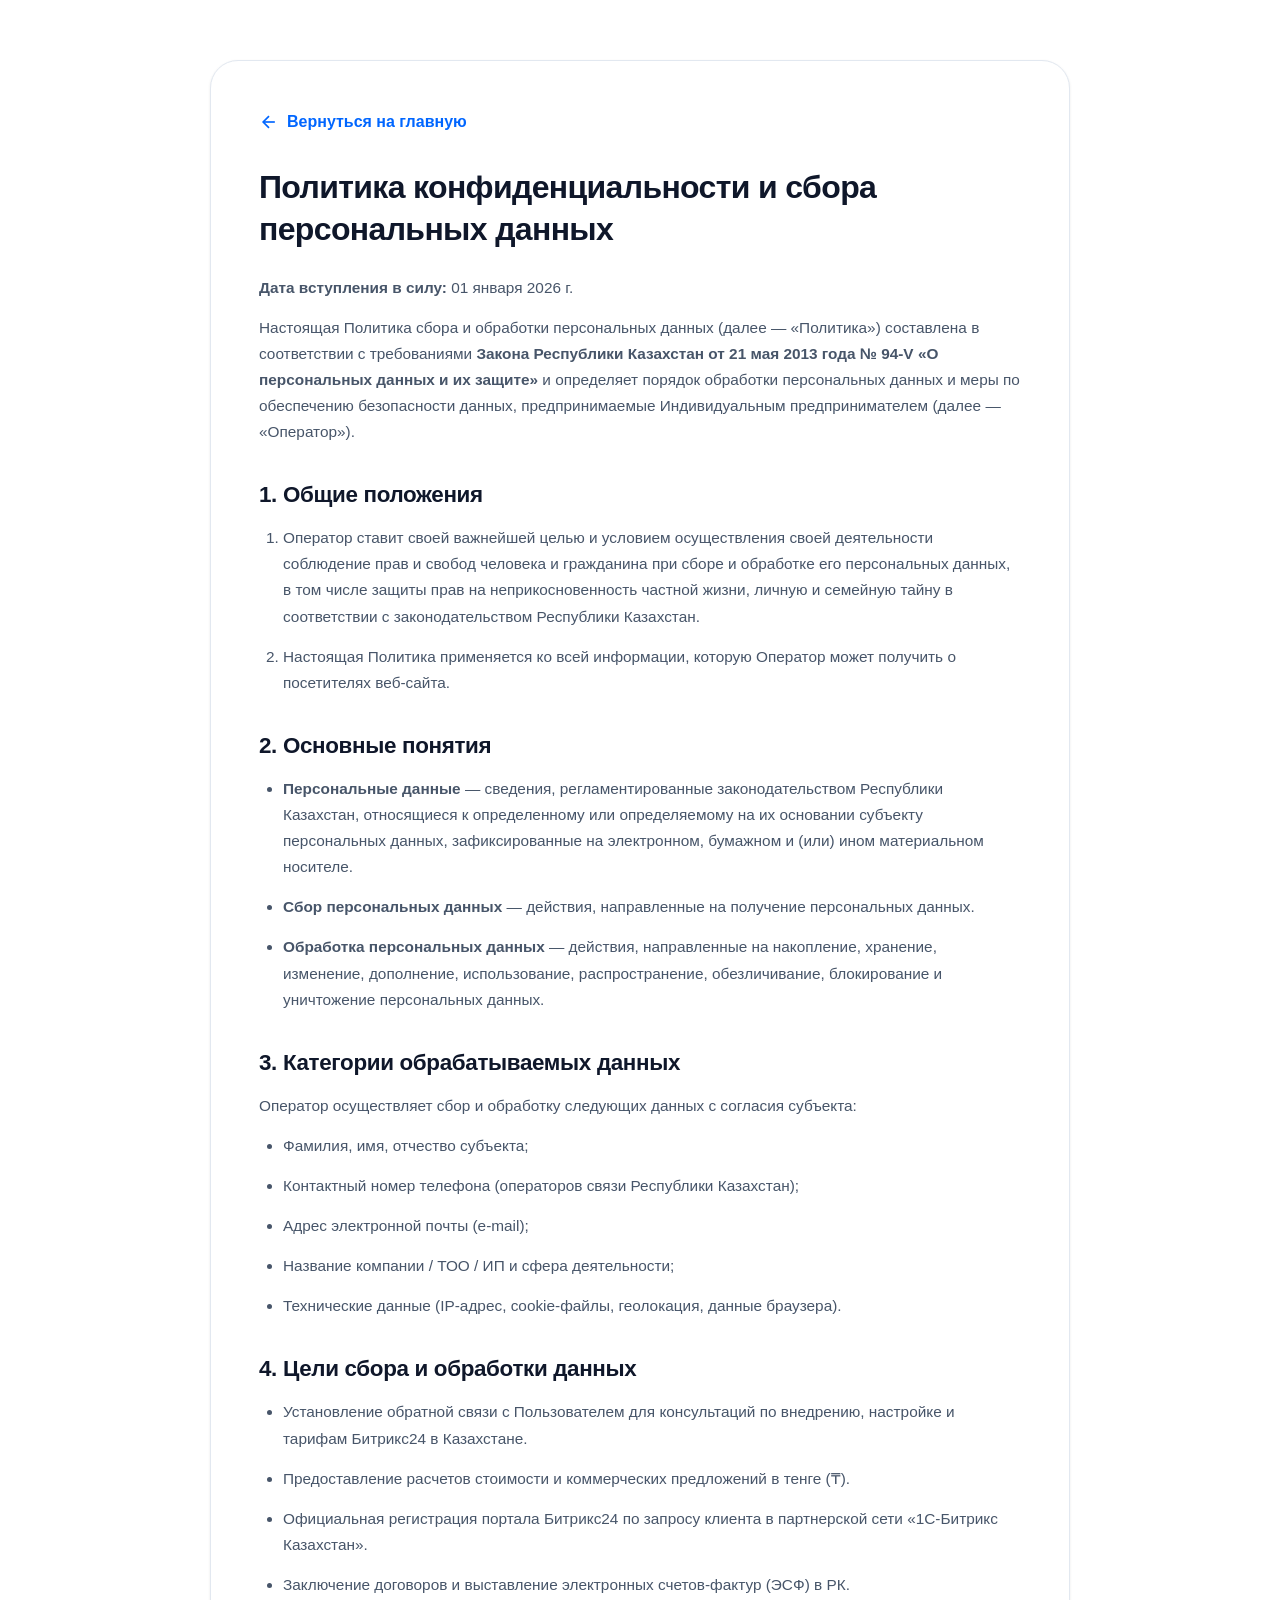
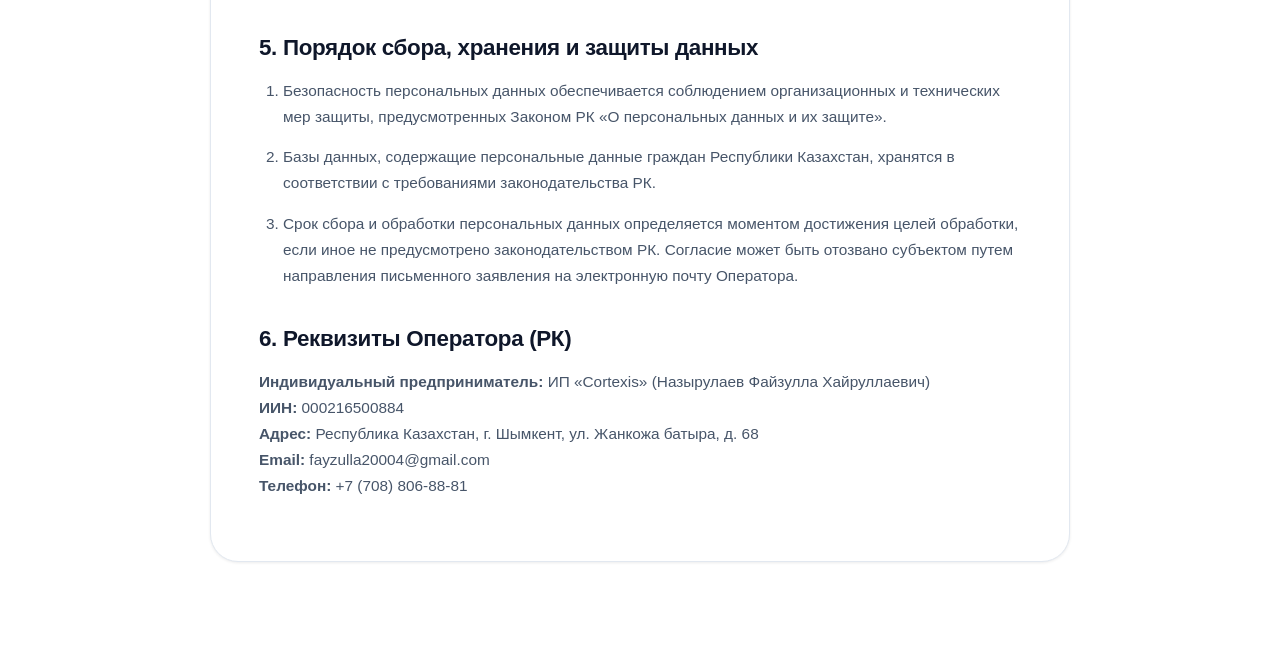
==== commit 7e748590: "Update legal and office address to Shymkent, Zhankoza batyr st. 68" ====
--- a/privacy.html
+++ b/privacy.html
@@ -5,6 +5,13 @@
   <meta name="viewport" content="width=device-width, initial-scale=1.0">
   <title>Политика конфиденциальности и сбора персональных данных (Закон РК № 94-V)</title>
   <link rel="stylesheet" href="styles.css">
+  <!-- Favicon and Brand Icons -->
+  <link rel="icon" type="image/svg+xml" href="favicon.svg?v=2">
+  <link rel="icon" type="image/png" sizes="32x32" href="favicon-32x32.png?v=2">
+  <link rel="icon" type="image/png" sizes="16x16" href="favicon-16x16.png?v=2">
+  <link rel="apple-touch-icon" sizes="180x180" href="apple-touch-icon.png?v=2">
+  <link rel="shortcut icon" href="favicon.ico?v=2">
+  <meta name="theme-color" content="#080e21">
   <style>
     .legal-page {
       padding: 60px 0 100px 0;
@@ -114,7 +121,7 @@
         <p>
           <strong>Индивидуальный предприниматель:</strong> ИП «Cortexis» (Назырулаев Файзулла Хайруллаевич)<br>
           <strong>ИИН:</strong> 000216500884<br>
-          <strong>Адрес:</strong> Республика Казахстан, г. Шымкент<br>
+          <strong>Адрес:</strong> Республика Казахстан, г. Шымкент, ул. Жанкожа батыра, д. 68<br>
           <strong>Email:</strong> fayzulla20004@gmail.com<br>
           <strong>Телефон:</strong> +7 (708) 806-88-81
         </p>
--- a/styles.css
+++ b/styles.css
@@ -1,4 +1,5 @@
 :root {
+  color-scheme: light dark;
   --primary: #0066ff;
   --primary-hover: #0052cc;
   --primary-light: #e6f0ff;
@@ -36,6 +37,7 @@
   scroll-behavior: smooth;
   font-size: 16px;
   -webkit-font-smoothing: antialiased;
+  transition: background-color 0.25s ease, color 0.25s ease;
 }
 
 body {
@@ -91,9 +93,11 @@
   padding: 0 24px;
 }
 
-.section {
-  padding: 96px 0;
+.section,
+section[id] {
+  padding: 64px 0;
   position: relative;
+  scroll-margin-top: 92px;
 }
 
 .section--alt {
@@ -103,7 +107,7 @@
 .section-header {
   text-align: center;
   max-width: 760px;
-  margin: 0 auto 56px auto;
+  margin: 0 auto 36px auto;
 }
 
 .section-tag {
@@ -167,14 +171,26 @@
 .logo__icon {
   width: 42px;
   height: 42px;
-  background: linear-gradient(135deg, var(--primary) 0%, var(--secondary) 100%);
   border-radius: 11px;
   display: flex;
   align-items: center;
   justify-content: center;
-  color: var(--white);
   box-shadow: 0 4px 14px rgba(0, 102, 255, 0.28);
   flex-shrink: 0;
+  overflow: hidden;
+  transition: transform 0.25s ease, box-shadow 0.25s ease;
+}
+
+.logo__icon img {
+  width: 100%;
+  height: 100%;
+  object-fit: cover;
+  display: block;
+}
+
+.logo:hover .logo__icon {
+  transform: scale(1.06);
+  box-shadow: 0 6px 20px rgba(0, 210, 255, 0.45);
 }
 
 .logo__text-box {
@@ -184,20 +200,29 @@
 
 .logo__brand {
   font-weight: 800;
-  font-size: 1.35rem;
+  font-size: 1.3rem;
   color: var(--dark);
   line-height: 1.1;
   letter-spacing: -0.02em;
 }
 
+.logo__slogan {
+  font-size: 0.68rem;
+  font-weight: 600;
+  color: var(--gray-500);
+  line-height: 1.2;
+  margin-top: 1px;
+  white-space: nowrap;
+}
+
 .logo__sub {
-  font-size: 0.72rem;
+  font-size: 0.68rem;
   font-weight: 600;
   color: #0284c7;
   display: inline-flex;
   align-items: center;
   gap: 5px;
-  margin-top: 3px;
+  margin-top: 1px;
   white-space: nowrap;
 }
 
@@ -221,11 +246,105 @@
   font-size: 0.92rem;
   position: relative;
   white-space: nowrap;
-  padding: 6px 2px;
+  padding: 8px 4px;
+  transition: color var(--transition);
+  text-decoration: none;
+}
+
+.nav__link::after {
+  content: "";
+  position: absolute;
+  bottom: -2px;
+  left: 0;
+  width: 100%;
+  height: 2.5px;
+  background: var(--primary);
+  border-radius: 4px;
+  transform: scaleX(0);
+  transform-origin: center;
+  transition: transform 0.25s cubic-bezier(0.16, 1, 0.3, 1), opacity 0.2s ease;
+  opacity: 0;
 }
 
 .nav__link:hover {
   color: var(--primary);
+}
+
+.nav__link:hover::after {
+  transform: scaleX(0.5);
+  opacity: 0.4;
+}
+
+.nav__link.active {
+  color: var(--primary);
+  font-weight: 700;
+}
+
+.nav__link.active::after {
+  transform: scaleX(1);
+  opacity: 1;
+  box-shadow: 0 2px 8px rgba(0, 102, 255, 0.35);
+}
+
+.header__right {
+  display: flex;
+  align-items: center;
+  gap: 16px;
+  flex-shrink: 0;
+}
+
+.theme-toggle-btn {
+  width: 40px;
+  height: 40px;
+  border-radius: 12px;
+  border: 1px solid var(--gray-200);
+  background: var(--gray-100);
+  color: var(--dark);
+  display: inline-flex;
+  align-items: center;
+  justify-content: center;
+  cursor: pointer;
+  transition: var(--transition);
+  flex-shrink: 0;
+  position: relative;
+  outline: none;
+}
+
+.theme-toggle-btn:hover {
+  background: #e2e8f0;
+  border-color: #cbd5e1;
+  transform: translateY(-1px);
+}
+
+.theme-toggle-btn__icon-wrapper {
+  position: relative;
+  width: 20px;
+  height: 20px;
+  display: flex;
+  align-items: center;
+  justify-content: center;
+}
+
+.theme-toggle-btn__icon {
+  position: absolute;
+  inset: 0;
+  margin: auto;
+  transition: transform 0.35s cubic-bezier(0.16, 1, 0.3, 1), opacity 0.25s ease;
+}
+
+/* Light Mode: display Moon icon, hide Sun */
+:root:not([data-theme="dark"]) .theme-toggle-btn__icon--sun,
+:root[data-theme="light"] .theme-toggle-btn__icon--sun {
+  opacity: 0;
+  transform: rotate(90deg) scale(0.4);
+  pointer-events: none;
+}
+
+:root:not([data-theme="dark"]) .theme-toggle-btn__icon--moon,
+:root[data-theme="light"] .theme-toggle-btn__icon--moon {
+  opacity: 1;
+  transform: rotate(0deg) scale(1);
+  color: #334155;
 }
 
 .header__contacts {
@@ -362,16 +481,57 @@
   display: flex;
 }
 
+.mobile-nav__theme-row {
+  display: flex;
+  align-items: center;
+  justify-content: space-between;
+  padding: 10px 0 16px 0;
+  border-bottom: 1px solid var(--gray-200);
+}
+
+.mobile-nav__theme-label {
+  font-weight: 700;
+  font-size: 1.05rem;
+  color: var(--dark);
+}
+
+.theme-toggle-btn--mobile {
+  width: auto;
+  height: 38px;
+  padding: 0 14px;
+  gap: 8px;
+  font-size: 0.88rem;
+  font-weight: 600;
+  border-radius: 10px;
+}
+
 .mobile-nav__link {
-  font-size: 1.2rem;
+  font-size: 1.15rem;
   font-weight: 600;
-  padding: 12px 0;
+  padding: 12px 14px;
   border-bottom: 1px solid var(--gray-100);
+  border-radius: 8px;
+  transition: all var(--transition);
+  display: block;
+  text-decoration: none;
+}
+
+.mobile-nav__link:hover {
+  color: var(--primary);
+  background: rgba(0, 102, 255, 0.04);
+}
+
+.mobile-nav__link.active {
+  color: var(--primary);
+  font-weight: 700;
+  background: rgba(0, 102, 255, 0.08);
+  border-left: 4px solid var(--primary);
+  padding-left: 18px;
 }
 
 /* Hero Section */
 .hero {
-  padding: 80px 0 60px 0;
+  padding: 60px 0 44px 0;
   background: radial-gradient(100% 80% at 50% 0%, #eef5ff 0%, #ffffff 100%);
   position: relative;
   overflow: hidden;
@@ -419,6 +579,11 @@
   max-width: 620px;
 }
 
+.hero__desc strong {
+  color: var(--dark);
+  font-weight: 700;
+}
+
 .hero__actions {
   display: flex;
   align-items: center;
@@ -546,6 +711,11 @@
   flex-grow: 1;
 }
 
+.service-card__desc strong {
+  color: var(--dark);
+  font-weight: 700;
+}
+
 .service-card__tags {
   display: flex;
   flex-wrap: wrap;
@@ -568,7 +738,7 @@
   align-items: center;
   justify-content: center;
   gap: 16px;
-  margin-bottom: 48px;
+  margin-bottom: 32px;
 }
 
 .tariffs-switch__label {
@@ -635,17 +805,22 @@
   margin-left: 6px;
 }
 
+#tariffs .container {
+  max-width: 1440px;
+}
+
 .tariffs-grid {
   display: grid;
-  grid-template-columns: repeat(auto-fit, minmax(260px, 1fr));
-  gap: 24px;
-  margin-bottom: 48px;
+  grid-template-columns: repeat(5, 1fr);
+  gap: 16px;
+  margin-bottom: 32px;
+  align-items: stretch;
 }
 
 .tariff-card {
   background: var(--white);
   border-radius: var(--radius-xl);
-  padding: 32px 24px;
+  padding: 28px 18px;
   border: 1px solid var(--gray-200);
   box-shadow: var(--shadow-sm);
   display: flex;
@@ -671,68 +846,74 @@
   transform: translateX(-50%);
   background: var(--primary);
   color: var(--white);
-  font-size: 0.75rem;
+  font-size: 0.72rem;
   font-weight: 700;
   text-transform: uppercase;
   letter-spacing: 0.05em;
-  padding: 4px 14px;
+  padding: 4px 12px;
   border-radius: 999px;
   white-space: nowrap;
 }
 
 .tariff-card__header {
-  margin-bottom: 20px;
+  margin-bottom: 16px;
   text-align: center;
 }
 
 .tariff-card__title {
-  font-size: 1.4rem;
+  font-size: 1.25rem;
   margin-bottom: 6px;
 }
 
 .tariff-card__users {
-  font-size: 0.85rem;
+  font-size: 0.78rem;
   color: var(--primary);
   font-weight: 600;
   background: var(--primary-light);
-  padding: 3px 10px;
+  padding: 3px 8px;
   border-radius: 6px;
   display: inline-block;
+  white-space: nowrap;
 }
 
 .tariff-card__price-box {
   text-align: center;
-  margin-bottom: 24px;
-  padding-bottom: 20px;
+  margin-bottom: 20px;
+  padding-bottom: 16px;
   border-bottom: 1px solid var(--gray-100);
 }
 
 .tariff-card__price {
-  font-size: 2.2rem;
+  font-size: 1.85rem;
   font-weight: 800;
   color: var(--dark);
+  white-space: nowrap;
+  letter-spacing: -0.02em;
 }
 
 .tariff-card__period {
-  font-size: 0.85rem;
+  font-size: 0.78rem;
   color: var(--gray-400);
+  line-height: 1.3;
+  margin-top: 4px;
 }
 
 .tariff-card__features {
   list-style: none;
   display: flex;
   flex-direction: column;
-  gap: 12px;
-  margin-bottom: 32px;
+  gap: 10px;
+  margin-bottom: 24px;
   flex-grow: 1;
 }
 
 .tariff-card__feature {
   display: flex;
   align-items: flex-start;
-  gap: 10px;
-  font-size: 0.9rem;
+  gap: 8px;
+  font-size: 0.82rem;
   color: var(--gray-600);
+  line-height: 1.4;
 }
 
 .tariff-card__feature svg {
@@ -917,16 +1098,20 @@
 }
 
 /* Packages Section */
+#packages .container {
+  max-width: 1440px;
+}
+
 .packages-grid {
   display: grid;
-  grid-template-columns: repeat(auto-fit, minmax(320px, 1fr));
-  gap: 32px;
+  grid-template-columns: repeat(4, 1fr);
+  gap: 20px;
 }
 
 .pkg-card {
   background: var(--white);
   border-radius: var(--radius-xl);
-  padding: 40px 32px;
+  padding: 36px 24px;
   border: 1px solid var(--gray-200);
   box-shadow: var(--shadow-sm);
   display: flex;
@@ -1013,8 +1198,8 @@
 /* Case Studies */
 .cases-grid {
   display: grid;
-  grid-template-columns: repeat(auto-fit, minmax(350px, 1fr));
-  gap: 32px;
+  grid-template-columns: repeat(2, 1fr);
+  gap: 28px;
 }
 
 .case-card {
@@ -1062,6 +1247,31 @@
   font-size: 1.8rem;
   font-weight: 800;
   color: var(--primary);
+}
+
+.case-card__metric-compare {
+  display: flex;
+  align-items: baseline;
+  gap: 8px;
+  flex-wrap: wrap;
+}
+
+.case-card__metric-was {
+  font-size: 0.95rem;
+  color: #64748b;
+  font-weight: 700;
+}
+
+.case-card__metric-arrow {
+  color: var(--primary);
+  font-size: 1.1rem;
+  font-weight: 700;
+}
+
+.case-card__metric-now {
+  color: var(--primary);
+  font-size: 1.65rem;
+  font-weight: 800;
 }
 
 .case-card__metric-label {
@@ -1269,10 +1479,11 @@
 }
 
 .cta-banner p {
-  color: #bfdbfe;
+  color: #f1f5f9;
   font-size: 1.15rem;
-  max-width: 600px;
+  max-width: 620px;
   margin: 0 auto 36px auto;
+  line-height: 1.6;
 }
 
 .cta-banner__actions {
@@ -1603,47 +1814,277 @@
   line-height: 1.5;
 }
 
-/* Floating Action Button (Quick Contact) */
+/* Floating Action Buttons System (Animated FAB & Radar) */
 .floating-contact {
   position: fixed;
-  bottom: 24px;
-  right: 24px;
+  bottom: 26px;
+  right: 26px;
   display: flex;
   flex-direction: column;
+  align-items: flex-end;
   gap: 12px;
-  z-index: 80;
-}
-
+  z-index: 95;
+}
+
+/* Greeting Speech Bubble */
+.floating-bubble {
+  display: flex;
+  align-items: center;
+  gap: 10px;
+  background: rgba(15, 23, 42, 0.88);
+  backdrop-filter: blur(14px);
+  -webkit-backdrop-filter: blur(14px);
+  color: #ffffff;
+  padding: 8px 12px;
+  border-radius: 18px;
+  border: 1px solid rgba(255, 255, 255, 0.16);
+  box-shadow: 0 12px 32px rgba(0, 0, 0, 0.35);
+  max-width: 290px;
+  position: relative;
+  animation: bubble-bounce-in 0.6s cubic-bezier(0.16, 1, 0.3, 1) forwards;
+  transition: transform 0.25s ease, box-shadow 0.25s ease, opacity 0.3s ease;
+  user-select: none;
+}
+
+.floating-bubble:hover {
+  transform: translateY(-2px);
+  box-shadow: 0 16px 40px rgba(0, 0, 0, 0.45);
+}
+
+.floating-bubble__avatar {
+  position: relative;
+  width: 30px;
+  height: 30px;
+  border-radius: 50%;
+  flex-shrink: 0;
+}
+
+.floating-bubble__avatar img {
+  width: 100%;
+  height: 100%;
+  border-radius: 50%;
+  object-fit: cover;
+  display: block;
+}
+
+.bubble-online-dot {
+  position: absolute;
+  bottom: -1px;
+  right: -1px;
+  width: 9px;
+  height: 9px;
+  background: #10b981;
+  border: 1.5px solid #0f172a;
+  border-radius: 50%;
+}
+
+.floating-bubble__text {
+  display: flex;
+  flex-direction: column;
+  gap: 1px;
+  font-size: 0.78rem;
+  line-height: 1.35;
+  text-decoration: none;
+  color: #ffffff;
+}
+
+.floating-bubble__text strong {
+  color: #38bdf8;
+  font-size: 0.82rem;
+  font-weight: 700;
+}
+
+.floating-bubble__text span {
+  color: #e2e8f0;
+}
+
+.floating-bubble__close {
+  background: transparent;
+  border: none;
+  color: #94a3b8;
+  font-size: 1.3rem;
+  line-height: 1;
+  cursor: pointer;
+  padding: 0 4px;
+  border-radius: 4px;
+  transition: color 0.2s ease;
+  margin-left: 2px;
+}
+
+.floating-bubble__close:hover {
+  color: #ffffff;
+}
+
+@keyframes bubble-bounce-in {
+  0% {
+    opacity: 0;
+    transform: translateY(16px) scale(0.9);
+  }
+  60% {
+    transform: translateY(-4px) scale(1.02);
+  }
+  100% {
+    opacity: 1;
+    transform: translateY(0) scale(1);
+  }
+}
+
+/* Floating Action Item (Button + Tooltip) */
+.floating-item {
+  display: flex;
+  align-items: center;
+  gap: 10px;
+  position: relative;
+}
+
+.floating-tooltip {
+  opacity: 0;
+  pointer-events: none;
+  transform: translateX(10px);
+  transition: opacity 0.25s cubic-bezier(0.16, 1, 0.3, 1), transform 0.25s cubic-bezier(0.16, 1, 0.3, 1);
+  background: rgba(15, 23, 42, 0.88);
+  backdrop-filter: blur(12px);
+  -webkit-backdrop-filter: blur(12px);
+  color: #ffffff;
+  padding: 6px 14px;
+  border-radius: 999px;
+  font-size: 0.82rem;
+  font-weight: 600;
+  white-space: nowrap;
+  border: 1px solid rgba(255, 255, 255, 0.14);
+  box-shadow: 0 4px 16px rgba(0, 0, 0, 0.25);
+}
+
+.floating-item:hover .floating-tooltip {
+  opacity: 1;
+  transform: translateX(0);
+}
+
+/* Base Floating Action Button */
 .floating-btn {
-  width: 56px;
-  height: 56px;
+  width: 54px;
+  height: 54px;
   border-radius: 50%;
   display: flex;
   align-items: center;
   justify-content: center;
-  color: var(--white);
-  box-shadow: 0 6px 20px rgba(0, 0, 0, 0.2);
-  transition: var(--transition);
+  color: #ffffff;
+  position: relative;
   cursor: pointer;
   border: none;
-}
-
+  outline: none;
+  transition: transform 0.25s cubic-bezier(0.16, 1, 0.3, 1), box-shadow 0.25s ease;
+  flex-shrink: 0;
+}
+
+.floating-btn:hover {
+  transform: scale(1.1);
+}
+
+.floating-btn:active {
+  transform: scale(0.95);
+}
+
+/* Telegram Button */
 .floating-btn--tg {
-  background: #229ed9;
+  background: linear-gradient(135deg, #29b6f6 0%, #0288d1 100%);
+  box-shadow: 0 8px 24px rgba(2, 136, 209, 0.4), 0 2px 6px rgba(0, 0, 0, 0.15);
 }
 
 .floating-btn--tg:hover {
-  transform: scale(1.1);
-  box-shadow: 0 8px 24px rgba(34, 158, 217, 0.4);
-}
-
+  box-shadow: 0 12px 32px rgba(2, 136, 209, 0.58), 0 4px 10px rgba(0, 0, 0, 0.22);
+}
+
+.floating-btn--tg svg {
+  margin-right: 2px;
+  animation: tg-takeoff 3.5s infinite ease-in-out;
+}
+
+@keyframes tg-takeoff {
+  0%, 100% { transform: translate(0, 0); }
+  50% { transform: translate(2px, -2px); }
+}
+
+/* WhatsApp Button with Pulsing Radar Rings */
+.floating-btn--wa {
+  background: linear-gradient(135deg, #2fe675 0%, #1ea952 100%);
+  box-shadow: 0 8px 24px rgba(37, 211, 102, 0.45), 0 2px 6px rgba(0, 0, 0, 0.15);
+}
+
+.floating-btn--wa:hover {
+  box-shadow: 0 12px 34px rgba(37, 211, 102, 0.65), 0 4px 10px rgba(0, 0, 0, 0.22);
+}
+
+.floating-btn--wa::before {
+  content: "";
+  position: absolute;
+  inset: -6px;
+  border-radius: 50%;
+  border: 2px solid #25D366;
+  opacity: 0.8;
+  animation: wa-radar 2.4s infinite cubic-bezier(0.25, 0.46, 0.45, 0.94);
+  pointer-events: none;
+}
+
+.floating-btn--wa::after {
+  content: "";
+  position: absolute;
+  inset: -12px;
+  border-radius: 50%;
+  border: 1.5px solid rgba(37, 211, 102, 0.6);
+  opacity: 0;
+  animation: wa-radar 2.4s infinite cubic-bezier(0.25, 0.46, 0.45, 0.94) 0.6s;
+  pointer-events: none;
+}
+
+@keyframes wa-radar {
+  0% {
+    transform: scale(0.9);
+    opacity: 0.9;
+  }
+  65% {
+    transform: scale(1.35);
+    opacity: 0;
+  }
+  100% {
+    transform: scale(1.4);
+    opacity: 0;
+  }
+}
+
+.floating-badge-online {
+  position: absolute;
+  top: 1px;
+  right: 1px;
+  width: 14px;
+  height: 14px;
+  background: #10b981;
+  border: 2.5px solid #ffffff;
+  border-radius: 50%;
+  box-shadow: 0 0 8px rgba(16, 185, 129, 0.85);
+  z-index: 2;
+}
+
+/* Call Button with Gentle Phone Wobble */
 .floating-btn--call {
-  background: var(--primary);
+  background: linear-gradient(135deg, #1e70ff 0%, #004ecc 100%);
+  box-shadow: 0 8px 24px rgba(0, 102, 255, 0.4), 0 2px 6px rgba(0, 0, 0, 0.15);
 }
 
 .floating-btn--call:hover {
-  transform: scale(1.1);
-  box-shadow: 0 8px 24px rgba(0, 102, 255, 0.4);
+  box-shadow: 0 12px 32px rgba(0, 102, 255, 0.58), 0 4px 10px rgba(0, 0, 0, 0.22);
+}
+
+.floating-btn--call svg {
+  animation: phone-wobble 4.5s infinite ease-in-out;
+}
+
+@keyframes phone-wobble {
+  0%, 80%, 100% { transform: rotate(0); }
+  84% { transform: rotate(-14deg); }
+  88% { transform: rotate(14deg); }
+  92% { transform: rotate(-10deg); }
+  96% { transform: rotate(10deg); }
 }
 
 /* Responsive Breakpoints */
@@ -1674,11 +2115,30 @@
     display: none;
   }
   
+  .header__right {
+    gap: 10px;
+  }
+
   .burger-btn {
     display: block;
   }
-}
-  
+
+  .tariffs-grid {
+    grid-template-columns: repeat(auto-fit, minmax(240px, 1fr));
+    gap: 20px;
+  }
+
+  .packages-grid {
+    grid-template-columns: repeat(2, 1fr);
+    gap: 20px;
+  }
+}
+
+@media (max-width: 820px) {
+  .cases-grid {
+    grid-template-columns: 1fr;
+  }
+
   .calc-checkboxes {
     grid-template-columns: 1fr;
   }
@@ -1697,3 +2157,1098 @@
     align-items: flex-start;
   }
 }
+
+@media (max-width: 640px) {
+  .section {
+    padding: 44px 0;
+  }
+
+  .section-header {
+    margin-bottom: 24px;
+  }
+
+  .tariffs-grid {
+    grid-template-columns: 1fr;
+  }
+
+  .packages-grid {
+    grid-template-columns: 1fr;
+  }
+
+  /* Floating quick contact buttons on mobile */
+  .floating-contact {
+    bottom: 16px;
+    right: 16px;
+    gap: 10px;
+  }
+
+  .floating-btn {
+    width: 48px;
+    height: 48px;
+  }
+
+  .floating-tooltip {
+    display: none;
+  }
+
+  .floating-bubble {
+    max-width: 250px;
+    padding: 6px 10px;
+  }
+
+  .floating-bubble__text strong {
+    font-size: 0.76rem;
+  }
+
+  .floating-bubble__text span {
+    font-size: 0.7rem;
+  }
+}
+
+/* ==========================================================================
+   WHAT IS BITRIX24 SECTION STYLES
+   ========================================================================== */
+.bitrix-concept-banner {
+  background: linear-gradient(135deg, #070d1e 0%, #0d1b2a 50%, #0c2340 100%);
+  border-radius: var(--radius-xl);
+  padding: 44px 40px;
+  color: var(--white);
+  display: grid;
+  grid-template-columns: 1.4fr 1fr;
+  gap: 36px;
+  align-items: center;
+  box-shadow: 0 16px 40px rgba(0, 102, 255, 0.16);
+  border: 1px solid rgba(255, 255, 255, 0.1);
+  margin-bottom: 30px;
+  position: relative;
+  overflow: hidden;
+}
+
+.bitrix-concept-banner::before {
+  content: "";
+  position: absolute;
+  top: -40%;
+  right: -20%;
+  width: 280px;
+  height: 280px;
+  background: radial-gradient(circle, rgba(0, 210, 255, 0.22) 0%, transparent 70%);
+  border-radius: 50%;
+  pointer-events: none;
+}
+
+.bitrix-concept-text h3 {
+  color: var(--white);
+  font-size: 1.55rem;
+  margin-bottom: 14px;
+  line-height: 1.3;
+}
+
+.bitrix-concept-text p {
+  color: #cbd5e1;
+  font-size: 1rem;
+  line-height: 1.65;
+  margin-bottom: 0;
+}
+
+.bitrix-concept-text strong {
+  color: #38bdf8;
+}
+
+.bitrix-concept-metrics {
+  display: flex;
+  flex-direction: column;
+  gap: 16px;
+}
+
+.concept-metric {
+  background: rgba(255, 255, 255, 0.05);
+  border: 1px solid rgba(255, 255, 255, 0.12);
+  border-radius: var(--radius-md);
+  padding: 14px 20px;
+  display: flex;
+  align-items: center;
+  gap: 16px;
+  backdrop-filter: blur(6px);
+  -webkit-backdrop-filter: blur(6px);
+}
+
+.concept-metric__val {
+  font-size: 1.6rem;
+  font-weight: 800;
+  color: #38bdf8;
+  white-space: nowrap;
+  flex-shrink: 0;
+  min-width: 75px;
+}
+
+.concept-metric__label {
+  font-size: 0.88rem;
+  color: #e2e8f0;
+  line-height: 1.35;
+}
+
+.bitrix-modules-grid {
+  display: grid;
+  grid-template-columns: repeat(3, 1fr);
+  gap: 24px;
+  margin-bottom: 32px;
+}
+
+.bitrix-module-card {
+  background: var(--white);
+  border-radius: var(--radius-lg);
+  border: 1px solid var(--gray-200);
+  padding: 32px 26px;
+  box-shadow: var(--shadow-sm);
+  display: flex;
+  flex-direction: column;
+  transition: var(--transition);
+}
+
+.bitrix-module-card:hover {
+  transform: translateY(-5px);
+  box-shadow: var(--shadow-hover);
+  border-color: #93c5fd;
+}
+
+.bitrix-module-icon {
+  width: 54px;
+  height: 54px;
+  border-radius: var(--radius-md);
+  background: var(--primary-light);
+  color: var(--primary);
+  display: flex;
+  align-items: center;
+  justify-content: center;
+  margin-bottom: 20px;
+  flex-shrink: 0;
+}
+
+.bitrix-module-card h4 {
+  font-size: 1.2rem;
+  margin-bottom: 12px;
+  color: var(--dark);
+}
+
+.bitrix-module-card p {
+  font-size: 0.94rem;
+  color: var(--gray-600);
+  line-height: 1.6;
+  margin-bottom: 16px;
+  flex-grow: 1;
+}
+
+.bitrix-module-card--cta {
+  background: linear-gradient(135deg, #005ce6 0%, #003ca6 100%);
+  color: #ffffff;
+  border: 1px solid rgba(255, 255, 255, 0.18);
+  box-shadow: 0 10px 28px rgba(0, 92, 230, 0.3);
+}
+
+.bitrix-module-card.bitrix-module-card--cta h4,
+.bitrix-module-card--cta h4 {
+  color: #ffffff;
+  font-size: 1.25rem;
+  font-weight: 700;
+}
+
+.bitrix-module-card.bitrix-module-card--cta p,
+.bitrix-module-card--cta p {
+  color: #f1f5f9;
+  font-size: 0.95rem;
+  line-height: 1.6;
+}
+
+.bitrix-module-card--cta .btn--white {
+  background: #ffffff;
+  color: #005ce6;
+  font-weight: 700;
+  box-shadow: 0 4px 14px rgba(0, 0, 0, 0.15);
+}
+
+.bitrix-module-card--cta .btn--white:hover {
+  background: #f8fafc;
+  color: #0044b3;
+  transform: translateY(-2px);
+  box-shadow: 0 6px 20px rgba(0, 0, 0, 0.22);
+}
+
+.module-bullets {
+  list-style: none;
+  padding: 0;
+  margin: 0;
+  display: flex;
+  flex-direction: column;
+  gap: 8px;
+  border-top: 1px solid var(--gray-100);
+  padding-top: 16px;
+}
+
+.module-bullets li {
+  font-size: 0.85rem;
+  font-weight: 600;
+  color: #334155;
+  display: flex;
+  align-items: center;
+  gap: 8px;
+}
+
+.module-bullets li::before {
+  content: "✓";
+  color: var(--primary);
+  font-weight: 800;
+}
+
+.bitrix-compare-wrapper {
+  display: grid;
+  grid-template-columns: 1fr 1fr;
+  gap: 28px;
+  margin-bottom: 32px;
+}
+
+.compare-card {
+  border-radius: var(--radius-xl);
+  padding: 36px 32px;
+  display: flex;
+  flex-direction: column;
+}
+
+.compare-card--before {
+  background: #fff5f5;
+  border: 1px solid #fed7d7;
+}
+
+.compare-card--after {
+  background: #f0fdf4;
+  border: 1px solid #bbf7d0;
+}
+
+.compare-card__header {
+  margin-bottom: 24px;
+}
+
+.compare-badge {
+  display: inline-block;
+  font-size: 0.78rem;
+  font-weight: 700;
+  text-transform: uppercase;
+  letter-spacing: 0.05em;
+  padding: 6px 14px;
+  border-radius: 9999px;
+  margin-bottom: 12px;
+}
+
+.compare-badge--bad {
+  background: #fee2e2;
+  color: #b91c1c;
+}
+
+.compare-badge--good {
+  background: #dcfce7;
+  color: #15803d;
+}
+
+.compare-card h4 {
+  font-size: 1.25rem;
+  color: var(--dark);
+}
+
+.compare-list {
+  list-style: none;
+  padding: 0;
+  margin: 0;
+  display: flex;
+  flex-direction: column;
+  gap: 14px;
+}
+
+.compare-list li {
+  font-size: 0.94rem;
+  line-height: 1.5;
+  position: relative;
+  padding-left: 26px;
+}
+
+.compare-card--before .compare-list li {
+  color: #7f1d1d;
+}
+
+.compare-card--before .compare-list li::before {
+  content: "✕";
+  position: absolute;
+  left: 0;
+  top: 0;
+  color: #ef4444;
+  font-weight: 800;
+}
+
+.compare-card--after .compare-list li {
+  color: #14532d;
+}
+
+.compare-card--after .compare-list li::before {
+  content: "✓";
+  position: absolute;
+  left: 0;
+  top: 0;
+  color: #16a34a;
+  font-weight: 800;
+}
+
+.bitrix-bottom-cta {
+  background: var(--white);
+  border: 1px solid var(--gray-200);
+  border-radius: var(--radius-xl);
+  padding: 36px 40px;
+  display: flex;
+  align-items: center;
+  justify-content: space-between;
+  gap: 32px;
+  box-shadow: var(--shadow-sm);
+}
+
+.bitrix-bottom-cta h3 {
+  font-size: 1.35rem;
+  margin-bottom: 8px;
+}
+
+.bitrix-bottom-cta p {
+  color: var(--gray-600);
+  font-size: 0.95rem;
+  margin-bottom: 0;
+}
+
+.bitrix-bottom-cta__actions {
+  display: flex;
+  align-items: center;
+  gap: 14px;
+  flex-shrink: 0;
+  flex-wrap: wrap;
+}
+
+@media (max-width: 1024px) {
+  .bitrix-modules-grid {
+    grid-template-columns: repeat(2, 1fr);
+  }
+  
+  .bitrix-concept-banner {
+    grid-template-columns: 1fr;
+    padding: 32px 28px;
+  }
+}
+
+@media (max-width: 768px) {
+  .bitrix-modules-grid {
+    grid-template-columns: 1fr;
+  }
+  
+  .bitrix-compare-wrapper {
+    grid-template-columns: 1fr;
+  }
+  
+  .bitrix-bottom-cta {
+    flex-direction: column;
+    align-items: flex-start;
+    padding: 28px 24px;
+  }
+  
+  .bitrix-bottom-cta__actions {
+    width: 100%;
+  }
+  
+  .bitrix-bottom-cta__actions .btn {
+    width: 100%;
+  }
+}
+
+/* ==========================================================================
+   DARK THEME SYSTEM ([data-theme="dark"])
+   ========================================================================== */
+:root[data-theme="dark"],
+:root:has(> head > meta[name="color-scheme"][content="dark"]) {
+  color-scheme: dark;
+  --dark: #f8fafc;
+  --dark-light: #e2e8f0;
+  --gray-600: #94a3b8;
+  --gray-400: #64748b;
+  --gray-200: #223354;
+  --gray-100: #17243c;
+  --gray-50: #0c1527;
+  --shadow-sm: 0 1px 3px rgba(0, 0, 0, 0.4);
+  --shadow-md: 0 4px 20px rgba(0, 0, 0, 0.4);
+  --shadow-lg: 0 12px 36px rgba(0, 0, 0, 0.55);
+}
+
+[data-theme="dark"] body {
+  background-color: #080e21;
+  color: #e2e8f0;
+}
+
+[data-theme="dark"] h1,
+[data-theme="dark"] h2,
+[data-theme="dark"] h3,
+[data-theme="dark"] h4,
+[data-theme="dark"] h5,
+[data-theme="dark"] h6 {
+  color: #f8fafc;
+}
+
+[data-theme="dark"] p {
+  color: #94a3b8;
+}
+
+[data-theme="dark"] .section-desc {
+  color: #94a3b8;
+}
+
+[data-theme="dark"] .section--alt {
+  background-color: #0c1527;
+}
+
+[data-theme="dark"] .section-tag {
+  background-color: rgba(59, 130, 246, 0.18);
+  color: #60a5fa;
+  border: 1px solid rgba(59, 130, 246, 0.32);
+}
+
+/* Header & Navigation in Dark Mode */
+[data-theme="dark"] .header {
+  background: rgba(8, 14, 33, 0.94);
+  border-bottom: 1px solid #1e2e4f;
+}
+
+[data-theme="dark"] .logo__brand {
+  color: #ffffff;
+}
+
+[data-theme="dark"] .logo__slogan {
+  color: #94a3b8;
+}
+
+[data-theme="dark"] .logo__sub {
+  color: #38bdf8;
+}
+
+[data-theme="dark"] .sub-dot {
+  background-color: #38bdf8;
+  box-shadow: 0 0 0 2px rgba(56, 189, 248, 0.25);
+}
+
+[data-theme="dark"] .nav__link {
+  color: #cbd5e1;
+}
+
+[data-theme="dark"] .nav__link:hover {
+  color: #60a5fa;
+}
+
+[data-theme="dark"] .nav__link.active {
+  color: #38bdf8;
+  font-weight: 700;
+  text-shadow: 0 0 14px rgba(56, 189, 248, 0.45);
+}
+
+[data-theme="dark"] .nav__link.active::after {
+  background: linear-gradient(90deg, #38bdf8, #818cf8);
+  box-shadow: 0 0 10px rgba(56, 189, 248, 0.7);
+}
+
+[data-theme="dark"] .header__phone-number {
+  color: #ffffff;
+}
+
+[data-theme="dark"] .header__phone-label {
+  color: #94a3b8;
+}
+
+[data-theme="dark"] .burger-btn {
+  color: #ffffff;
+}
+
+/* Mobile Navigation in Dark Mode */
+[data-theme="dark"] .mobile-nav {
+  background: #0d162a;
+  box-shadow: 0 16px 40px rgba(0, 0, 0, 0.6);
+  border-bottom: 1px solid #1e2e4f;
+}
+
+[data-theme="dark"] .mobile-nav__theme-row {
+  border-bottom-color: #1e2e4f;
+}
+
+[data-theme="dark"] .mobile-nav__theme-label {
+  color: #ffffff;
+}
+
+[data-theme="dark"] .mobile-nav__link {
+  color: #f1f5f9;
+  border-bottom-color: #1e2e4f;
+}
+
+[data-theme="dark"] .mobile-nav__link:hover {
+  color: #60a5fa;
+  background: rgba(96, 165, 250, 0.08);
+}
+
+[data-theme="dark"] .mobile-nav__link.active {
+  color: #38bdf8;
+  background: rgba(56, 189, 248, 0.12);
+  border-left-color: #38bdf8;
+}
+
+/* Theme Toggle Button in Dark Mode */
+[data-theme="dark"] .theme-toggle-btn {
+  background: #17243c;
+  border-color: #223354;
+  color: #f8fafc;
+}
+
+[data-theme="dark"] .theme-toggle-btn:hover {
+  background: #203152;
+  border-color: #3b82f6;
+  box-shadow: 0 4px 14px rgba(0, 0, 0, 0.35);
+}
+
+[data-theme="dark"] .theme-toggle-btn__icon--moon {
+  opacity: 0;
+  transform: rotate(-90deg) scale(0.4);
+  pointer-events: none;
+}
+
+[data-theme="dark"] .theme-toggle-btn__icon--sun {
+  opacity: 1;
+  transform: rotate(0deg) scale(1);
+  color: #fbbf24;
+}
+
+/* Hero Section in Dark Mode */
+[data-theme="dark"] .hero {
+  background: radial-gradient(100% 80% at 50% 0%, #112244 0%, #080e21 100%);
+}
+
+[data-theme="dark"] .hero__badge {
+  background: #111e38;
+  border-color: #1e3a8a;
+  color: #93c5fd;
+  box-shadow: 0 4px 14px rgba(0, 0, 0, 0.35);
+}
+
+[data-theme="dark"] .hero__desc strong {
+  color: #f8fafc;
+}
+
+[data-theme="dark"] .hero__card {
+  background: #111d35;
+  border-color: #1e2f52;
+  box-shadow: 0 20px 50px rgba(0, 0, 0, 0.5);
+}
+
+[data-theme="dark"] .hero__card-badge {
+  background: rgba(16, 185, 129, 0.2);
+  color: #34d399;
+}
+
+[data-theme="dark"] .hero__list-item {
+  color: #cbd5e1;
+}
+
+[data-theme="dark"] .hero__metrics {
+  border-top-color: #1e2e4f;
+}
+
+[data-theme="dark"] .hero__metric-label {
+  color: #94a3b8;
+}
+
+/* Services Grid in Dark Mode */
+[data-theme="dark"] .service-card {
+  background: #111d35;
+  border-color: #1e2f52;
+  box-shadow: 0 4px 20px rgba(0, 0, 0, 0.35);
+}
+
+[data-theme="dark"] .service-card:hover {
+  border-color: #3b82f6;
+  box-shadow: 0 16px 40px rgba(0, 102, 255, 0.22);
+}
+
+[data-theme="dark"] .service-card__icon {
+  background: rgba(59, 130, 246, 0.16);
+  color: #60a5fa;
+}
+
+[data-theme="dark"] .service-tag {
+  background: #17243e;
+  color: #94a3b8;
+}
+
+[data-theme="dark"] .service-card__desc strong {
+  color: #f8fafc;
+}
+
+/* Bitrix Modules & Concepts in Dark Mode */
+[data-theme="dark"] .bitrix-module-card {
+  background: #111d35;
+  border-color: #1e2f52;
+  box-shadow: 0 4px 20px rgba(0, 0, 0, 0.35);
+}
+
+[data-theme="dark"] .bitrix-module-card:hover {
+  border-color: #3b82f6;
+}
+
+[data-theme="dark"] .bitrix-module-card h4 {
+  color: #ffffff;
+}
+
+[data-theme="dark"] .bitrix-module-card p {
+  color: #94a3b8;
+}
+
+[data-theme="dark"] .bitrix-module-card.bitrix-module-card--cta {
+  background: linear-gradient(135deg, #005ce6 0%, #003ca6 100%);
+  border: 1px solid rgba(255, 255, 255, 0.22);
+}
+
+[data-theme="dark"] .bitrix-module-card.bitrix-module-card--cta h4 {
+  color: #ffffff;
+}
+
+[data-theme="dark"] .bitrix-module-card.bitrix-module-card--cta p {
+  color: #f1f5f9;
+}
+
+[data-theme="dark"] .bitrix-module-icon {
+  background: rgba(59, 130, 246, 0.16);
+  color: #60a5fa;
+}
+
+[data-theme="dark"] .module-bullets {
+  border-top-color: #1e2f52;
+}
+
+[data-theme="dark"] .module-bullets li {
+  color: #cbd5e1;
+}
+
+[data-theme="dark"] .compare-card--before {
+  background: rgba(239, 68, 68, 0.12);
+  border-color: rgba(239, 68, 68, 0.35);
+}
+
+[data-theme="dark"] .compare-card--before h4 {
+  color: #fca5a5;
+}
+
+[data-theme="dark"] .compare-card--after {
+  background: rgba(16, 185, 129, 0.12);
+  border-color: rgba(16, 185, 129, 0.35);
+}
+
+[data-theme="dark"] .compare-card--after h4 {
+  color: #86efac;
+}
+
+[data-theme="dark"] .compare-list li {
+  color: #cbd5e1;
+}
+
+/* Bitrix Bottom CTA Banner in Dark Mode */
+[data-theme="dark"] .bitrix-bottom-cta {
+  background: #111d35;
+  border-color: #1e2f52;
+  box-shadow: 0 8px 28px rgba(0, 0, 0, 0.4);
+}
+
+[data-theme="dark"] .bitrix-bottom-cta h3 {
+  color: #ffffff;
+}
+
+[data-theme="dark"] .bitrix-bottom-cta p {
+  color: #cbd5e1;
+}
+
+/* Tariffs in Dark Mode */
+[data-theme="dark"] .tariffs-switch__label {
+  color: #94a3b8;
+}
+
+[data-theme="dark"] .tariffs-switch__label.is-active {
+  color: #ffffff;
+}
+
+[data-theme="dark"] .slider {
+  background-color: #243556;
+}
+
+[data-theme="dark"] .slider:before {
+  background-color: #ffffff;
+}
+
+[data-theme="dark"] .tariffs-switch__discount {
+  background: rgba(245, 158, 11, 0.2);
+  color: #fbbf24;
+  border: 1px solid rgba(245, 158, 11, 0.35);
+}
+
+[data-theme="dark"] .tariff-card {
+  background: #111d35;
+  border-color: #1e2f52;
+  box-shadow: 0 4px 20px rgba(0, 0, 0, 0.35);
+}
+
+[data-theme="dark"] .tariff-card:hover {
+  box-shadow: 0 12px 36px rgba(0, 0, 0, 0.5);
+}
+
+[data-theme="dark"] .tariff-card--featured {
+  border-color: #3b82f6;
+  box-shadow: 0 12px 36px rgba(0, 102, 255, 0.25);
+}
+
+[data-theme="dark"] .tariff-card__price-box {
+  border-bottom-color: #1e2f52;
+}
+
+[data-theme="dark"] .tariff-card__price {
+  color: #ffffff;
+}
+
+[data-theme="dark"] .tariff-card__period {
+  color: #94a3b8;
+}
+
+[data-theme="dark"] .tariff-card__feature {
+  color: #cbd5e1;
+}
+
+[data-theme="dark"] .tariff-card__users {
+  background: rgba(59, 130, 246, 0.18);
+  color: #93c5fd;
+}
+
+/* Packages in Dark Mode */
+[data-theme="dark"] .pkg-card {
+  background: #111d35;
+  border-color: #1e2f52;
+  box-shadow: 0 4px 20px rgba(0, 0, 0, 0.35);
+}
+
+[data-theme="dark"] .pkg-card:hover {
+  box-shadow: 0 16px 40px rgba(0, 102, 255, 0.2);
+}
+
+[data-theme="dark"] .pkg-card--popular {
+  border-color: #3b82f6;
+  box-shadow: 0 12px 36px rgba(0, 102, 255, 0.25);
+}
+
+[data-theme="dark"] .pkg-card__price {
+  color: #ffffff;
+}
+
+[data-theme="dark"] .pkg-card__desc {
+  color: #94a3b8;
+}
+
+[data-theme="dark"] .pkg-card__price-row {
+  border-bottom-color: #1e2f52;
+}
+
+[data-theme="dark"] .pkg-card__item {
+  color: #cbd5e1;
+}
+
+/* Calculator in Dark Mode */
+[data-theme="dark"] .calculator {
+  background: #111d35;
+  border-color: #1e2f52;
+  box-shadow: 0 16px 40px rgba(0, 0, 0, 0.45);
+}
+
+[data-theme="dark"] .calc-card-option__box {
+  background: #0d1527;
+  border-color: #1e2f52;
+  color: #cbd5e1;
+}
+
+[data-theme="dark"] .calc-card-option input:checked + .calc-card-option__box {
+  background: rgba(59, 130, 246, 0.18);
+  border-color: #3b82f6;
+  color: #93c5fd;
+}
+
+[data-theme="dark"] .calc-checkbox {
+  background: #0d1527;
+  border-color: #1e2f52;
+  color: #cbd5e1;
+}
+
+[data-theme="dark"] .calc-checkbox:hover {
+  background: rgba(59, 130, 246, 0.14);
+  border-color: #3b82f6;
+}
+
+[data-theme="dark"] .calc-result-card {
+  background: #0d1527;
+  border-color: #1e2f52;
+}
+
+[data-theme="dark"] .calc-result__header {
+  border-bottom-color: #1e2f52;
+}
+
+[data-theme="dark"] .calc-result__label {
+  color: #94a3b8;
+}
+
+[data-theme="dark"] .calc-result__price {
+  color: #38bdf8;
+}
+
+[data-theme="dark"] .calc-result__details {
+  color: #94a3b8;
+}
+
+[data-theme="dark"] .calc-result__details li strong {
+  color: #ffffff;
+}
+
+/* Cases in Dark Mode */
+[data-theme="dark"] .case-card {
+  background: #111d35;
+  border-color: #1e2f52;
+  box-shadow: 0 4px 20px rgba(0, 0, 0, 0.35);
+}
+
+[data-theme="dark"] .case-card:hover {
+  border-color: #3b82f6;
+  box-shadow: 0 12px 36px rgba(0, 102, 255, 0.2);
+}
+
+[data-theme="dark"] .case-card__metric-box {
+  background: rgba(59, 130, 246, 0.14);
+  border: 1px solid rgba(59, 130, 246, 0.25);
+}
+
+[data-theme="dark"] .case-card__metric-label {
+  color: #cbd5e1;
+}
+
+[data-theme="dark"] .case-card__metric-was {
+  color: #94a3b8;
+}
+
+[data-theme="dark"] .case-card__metric-now {
+  color: #60a5fa;
+}
+
+[data-theme="dark"] .case-card__body p {
+  color: #94a3b8;
+}
+
+[data-theme="dark"] .case-card__stack {
+  color: #64748b;
+  border-top-color: #1e2f52;
+}
+
+/* Workflow Steps in Dark Mode */
+[data-theme="dark"] .step-card {
+  background: #111d35;
+  border-color: #1e2f52;
+}
+
+[data-theme="dark"] .step-card__number {
+  color: #1e3a8a;
+}
+
+[data-theme="dark"] .step-card__desc {
+  color: #94a3b8;
+}
+
+/* Trust / Certifications in Dark Mode */
+[data-theme="dark"] .trust-box {
+  background: linear-gradient(135deg, #0e1b33 0%, #112347 100%);
+  border-color: #1e3a8a;
+}
+
+[data-theme="dark"] .trust-badge-pill {
+  background: #111d35;
+  color: #ffffff;
+  box-shadow: 0 4px 14px rgba(0, 0, 0, 0.4);
+  border: 1px solid #1e2f52;
+}
+
+[data-theme="dark"] .trust-card-cert {
+  background: #111d35;
+  border-color: #1e3a8a;
+}
+
+/* FAQ in Dark Mode */
+[data-theme="dark"] .faq-item {
+  background: #111d35;
+  border-color: #1e2f52;
+}
+
+[data-theme="dark"] .faq-item[open] {
+  border-color: #3b82f6;
+  box-shadow: 0 6px 20px rgba(0, 0, 0, 0.3);
+}
+
+[data-theme="dark"] .faq-question {
+  color: #ffffff;
+}
+
+[data-theme="dark"] .faq-answer {
+  color: #94a3b8;
+}
+
+/* Contacts & Requisites in Dark Mode */
+[data-theme="dark"] .requisites-card {
+  background: #0d1527;
+  border-color: #1e2f52;
+}
+
+[data-theme="dark"] .requisites-table td {
+  border-bottom-color: #1e2f52;
+}
+
+[data-theme="dark"] .requisites-table td:first-child {
+  color: #94a3b8;
+}
+
+[data-theme="dark"] .requisites-table td:last-child {
+  color: #ffffff;
+}
+
+[data-theme="dark"] .contact-card__value {
+  color: #ffffff;
+}
+
+[data-theme="dark"] .contact-form-box {
+  background: #111d35;
+  border-color: #1e2f52;
+  box-shadow: 0 16px 40px rgba(0, 0, 0, 0.45);
+}
+
+[data-theme="dark"] .form-label {
+  color: #cbd5e1;
+}
+
+[data-theme="dark"] .form-input,
+[data-theme="dark"] .form-textarea,
+[data-theme="dark"] .form-select {
+  background: #0d1527;
+  border-color: #1e2f52;
+  color: #ffffff;
+}
+
+[data-theme="dark"] .form-input:focus,
+[data-theme="dark"] .form-textarea:focus,
+[data-theme="dark"] .form-select:focus {
+  border-color: #3b82f6;
+  box-shadow: 0 0 0 4px rgba(59, 130, 246, 0.2);
+}
+
+[data-theme="dark"] .form-input::placeholder,
+[data-theme="dark"] .form-textarea::placeholder {
+  color: #64748b;
+}
+
+[data-theme="dark"] .form-checkbox {
+  color: #94a3b8;
+}
+
+[data-theme="dark"] .btn--secondary {
+  background: #17243e;
+  color: #ffffff;
+  border-color: #243556;
+}
+
+[data-theme="dark"] .btn--secondary:hover {
+  background: #203152;
+  border-color: #3b82f6;
+}
+
+/* Dialog / Modal in Dark Mode */
+[data-theme="dark"] dialog {
+  background: #111d35;
+  color: #f1f5f9;
+  border: 1px solid #1e2f52;
+  box-shadow: 0 25px 60px rgba(0, 0, 0, 0.75);
+}
+
+[data-theme="dark"] .modal-header {
+  border-bottom-color: #1e2f52;
+}
+
+[data-theme="dark"] .modal-title {
+  color: #ffffff;
+}
+
+[data-theme="dark"] .modal-close-btn {
+  color: #94a3b8;
+}
+
+[data-theme="dark"] .modal-close-btn:hover {
+  color: #ffffff;
+}
+
+/* Cookie Banner in Dark Mode */
+[data-theme="dark"] .cookie-banner {
+  background: #111d35;
+  border-color: #1e2f52;
+  box-shadow: 0 10px 40px rgba(0, 0, 0, 0.6);
+}
+
+[data-theme="dark"] .cookie-text {
+  color: #cbd5e1;
+}
+
+/* Toast in Dark Mode */
+[data-theme="dark"] .toast {
+  background: #1e293b;
+  color: #ffffff;
+  border: 1px solid #334155;
+  box-shadow: 0 10px 30px rgba(0, 0, 0, 0.6);
+}
+
+/* CTA Banner in Dark Mode */
+[data-theme="dark"] .cta-banner {
+  background: linear-gradient(135deg, #005ce6 0%, #003ca6 100%);
+  box-shadow: 0 20px 50px rgba(0, 0, 0, 0.5);
+  border: 1px solid rgba(255, 255, 255, 0.18);
+}
+
+[data-theme="dark"] .cta-banner h2 {
+  color: #ffffff;
+}
+
+[data-theme="dark"] .cta-banner p {
+  color: #f1f5f9;
+}
+
+/* Tariffs Banner in Dark Mode */
+[data-theme="dark"] .tariffs-banner {
+  background: linear-gradient(135deg, #0f172a 0%, #1e293b 100%);
+  border: 1px solid #1e2f52;
+}
+
+[data-theme="dark"] .tariffs-banner h3 {
+  color: #ffffff;
+}
+
+[data-theme="dark"] .tariffs-banner p {
+  color: #cbd5e1;
+}
+
+/* Bitrix Concept Banner in Dark Mode */
+[data-theme="dark"] .bitrix-concept-text h3 {
+  color: #ffffff;
+}
+
+[data-theme="dark"] .bitrix-concept-text p {
+  color: #cbd5e1;
+}
+
+
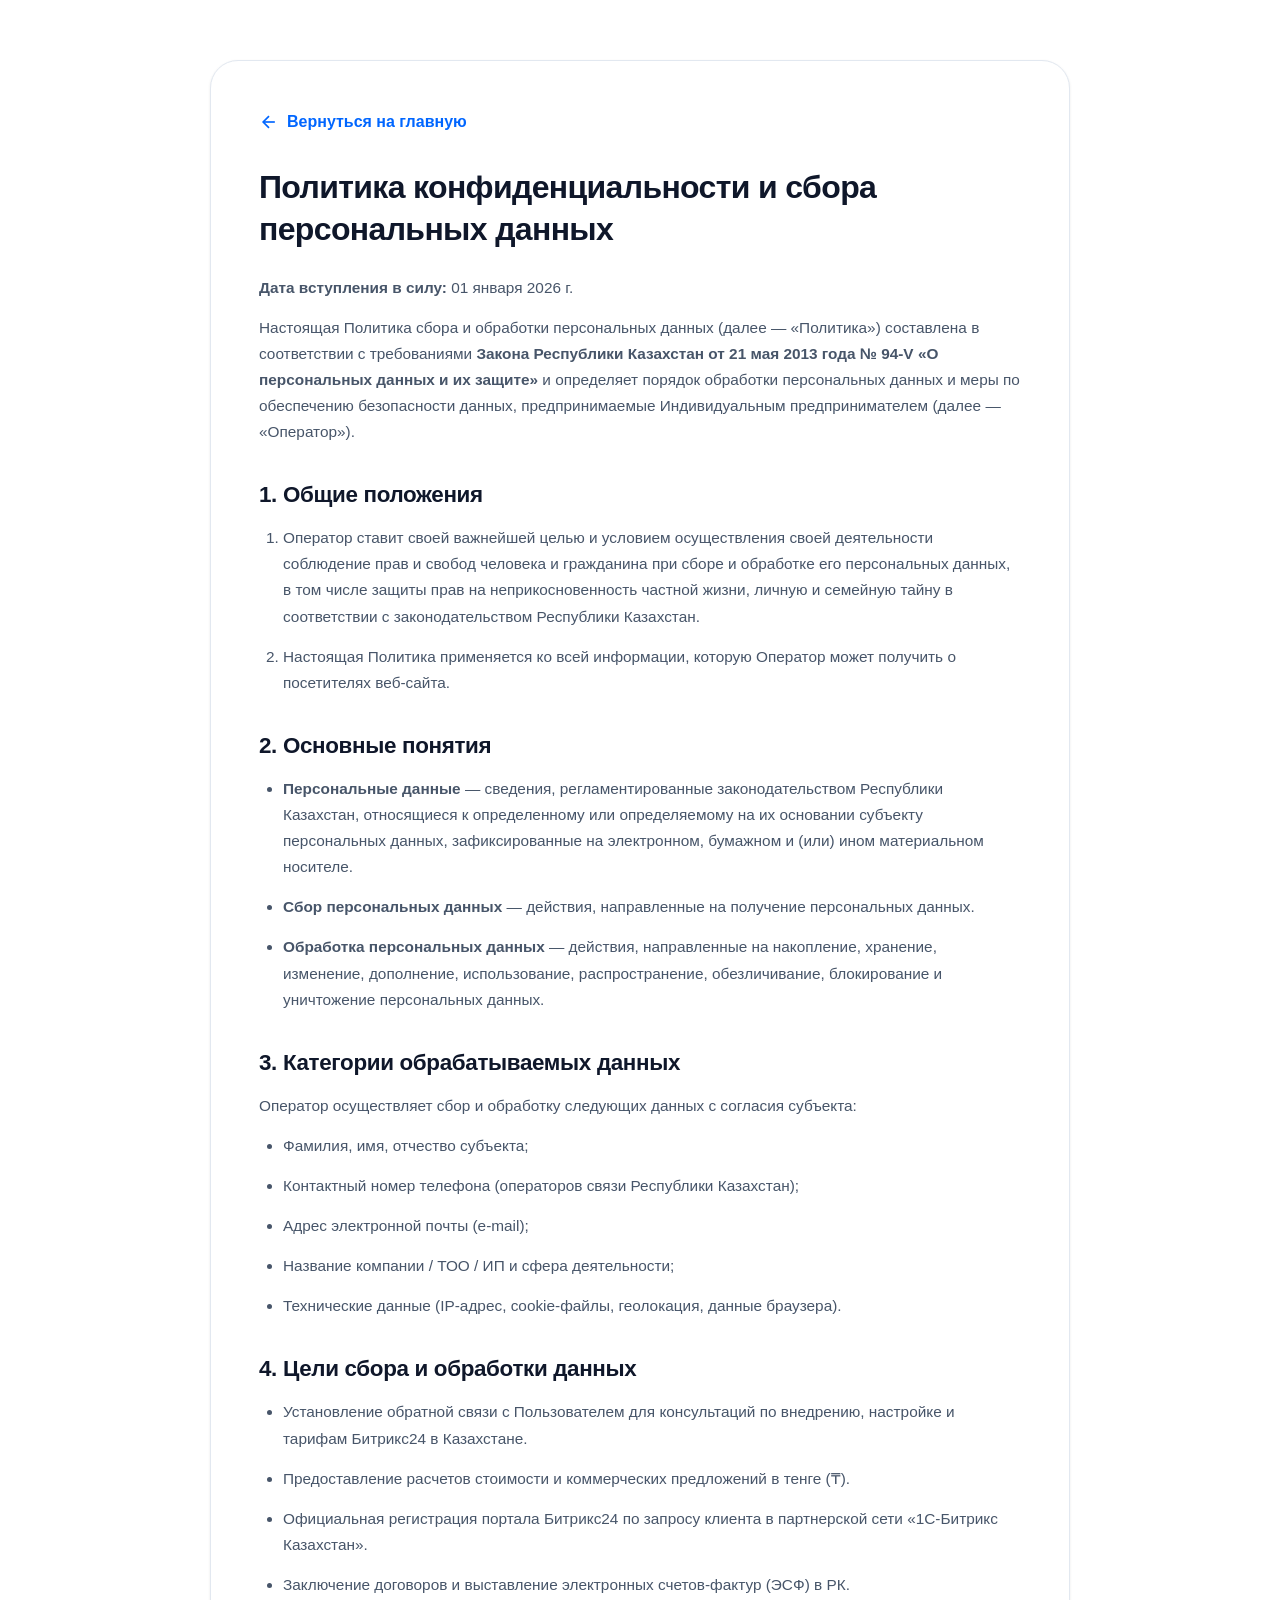
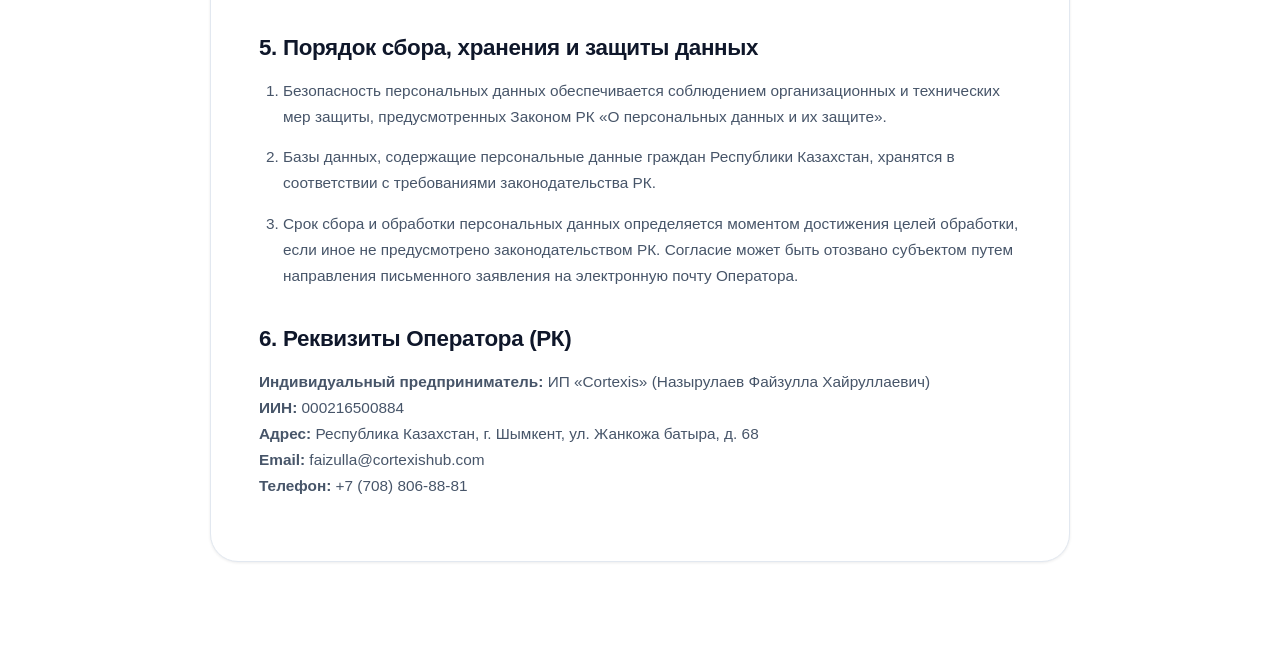
==== commit f7376f47: "Update contact email to faizulla@cortexishub.com" ====
--- a/privacy.html
+++ b/privacy.html
@@ -122,7 +122,7 @@
           <strong>Индивидуальный предприниматель:</strong> ИП «Cortexis» (Назырулаев Файзулла Хайруллаевич)<br>
           <strong>ИИН:</strong> 000216500884<br>
           <strong>Адрес:</strong> Республика Казахстан, г. Шымкент, ул. Жанкожа батыра, д. 68<br>
-          <strong>Email:</strong> fayzulla20004@gmail.com<br>
+          <strong>Email:</strong> faizulla@cortexishub.com<br>
           <strong>Телефон:</strong> +7 (708) 806-88-81
         </p>
       </div>
